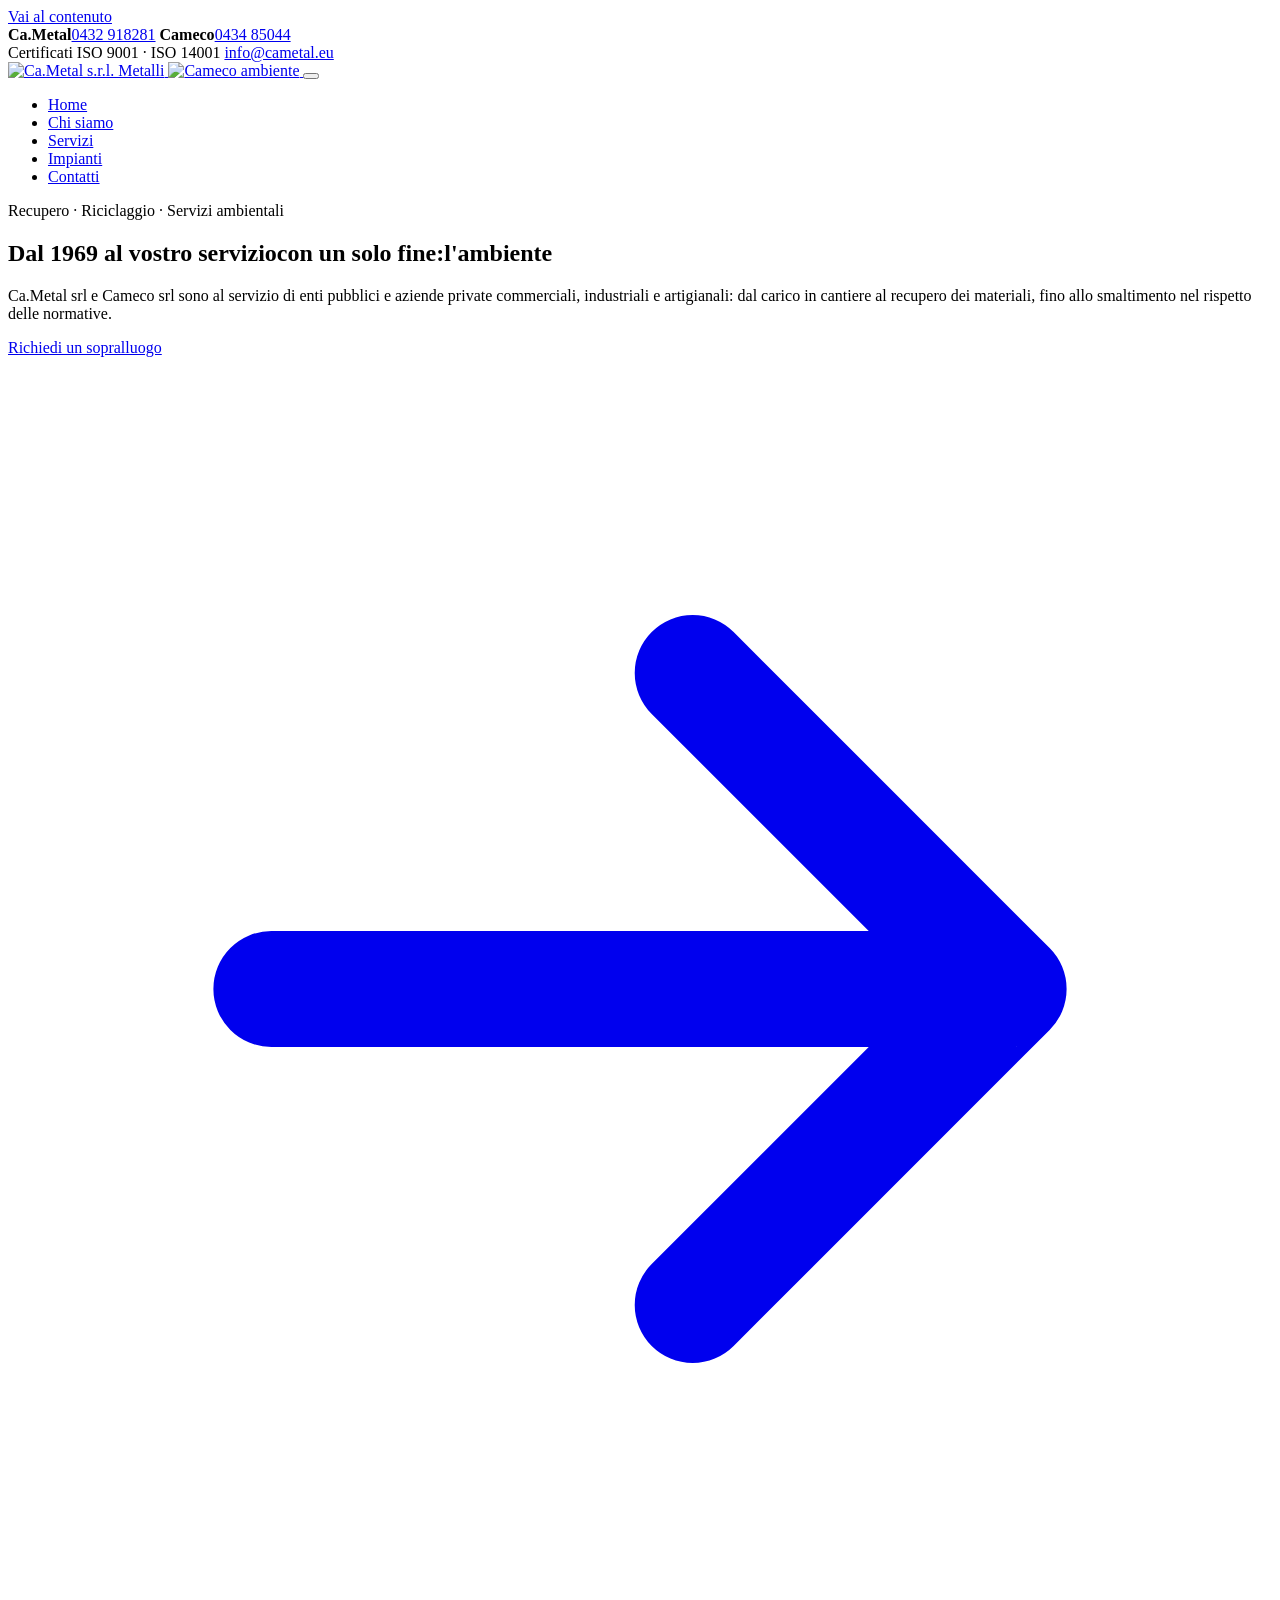
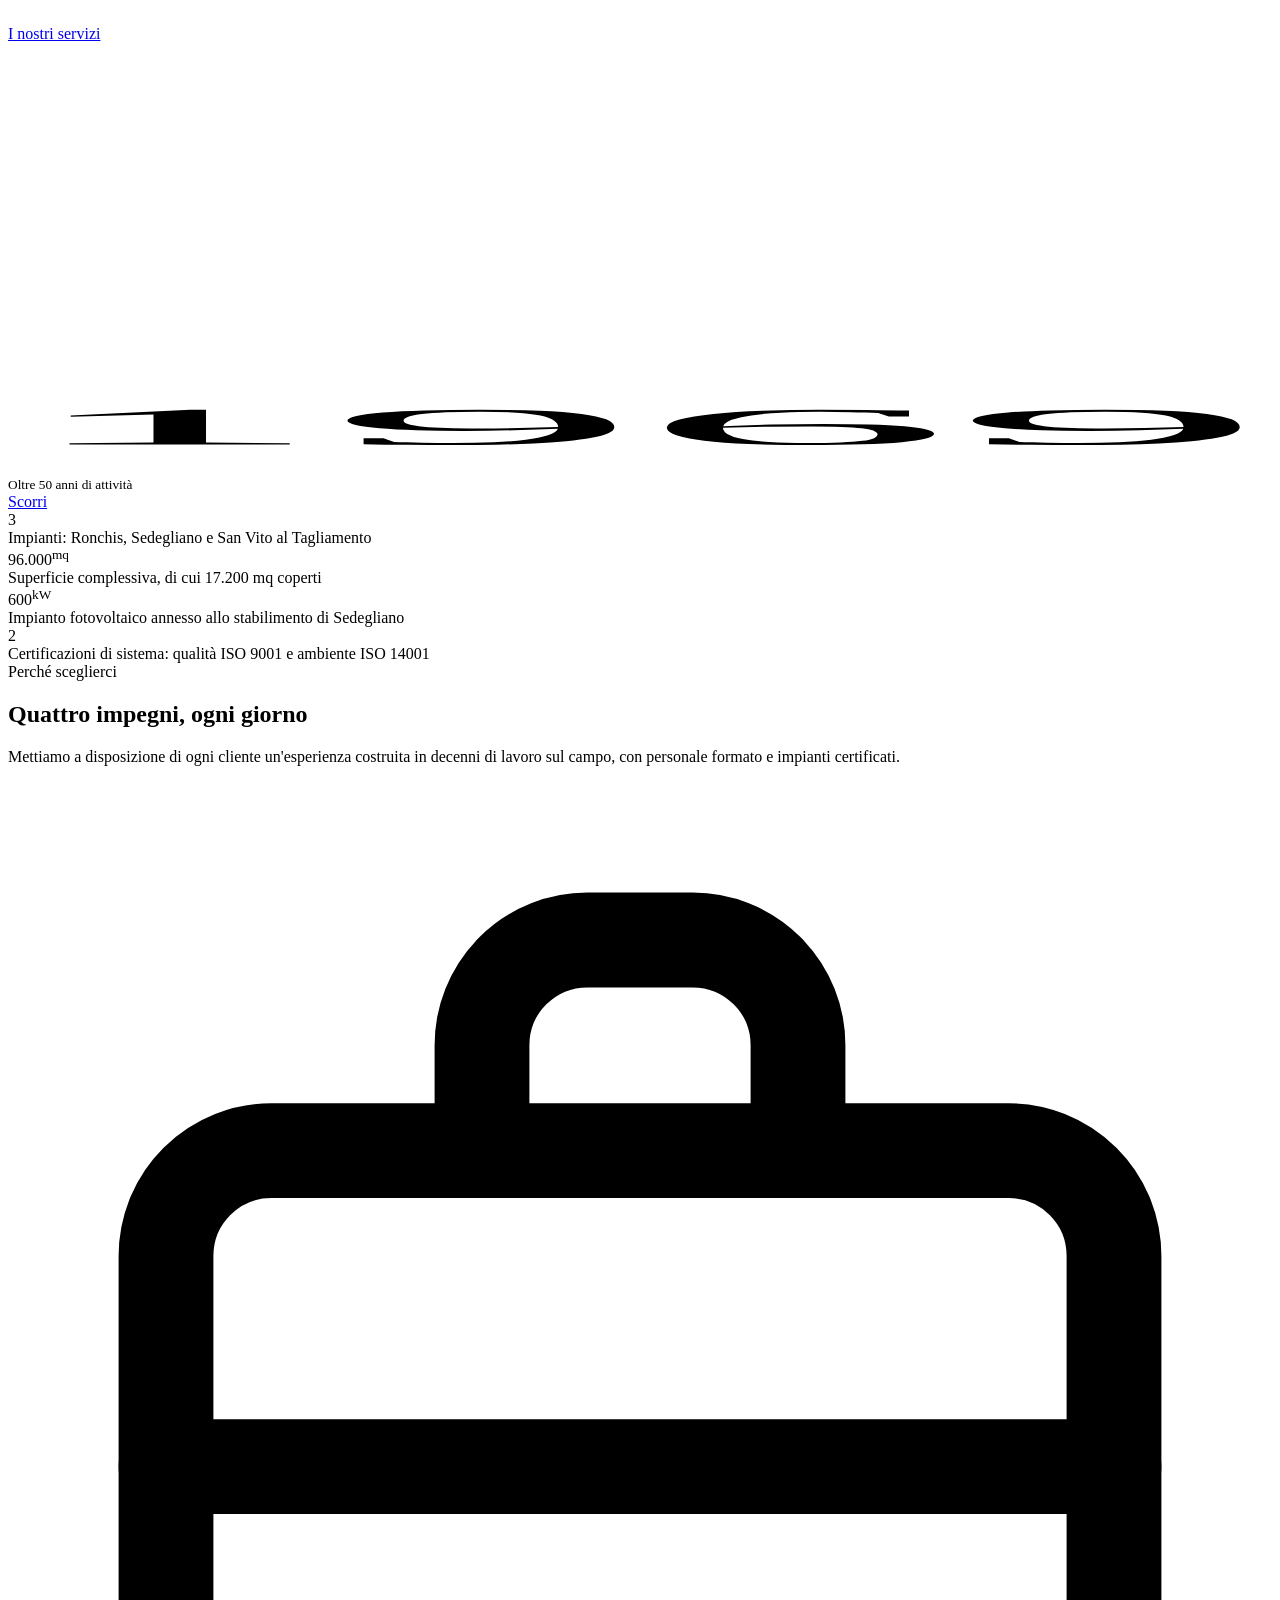
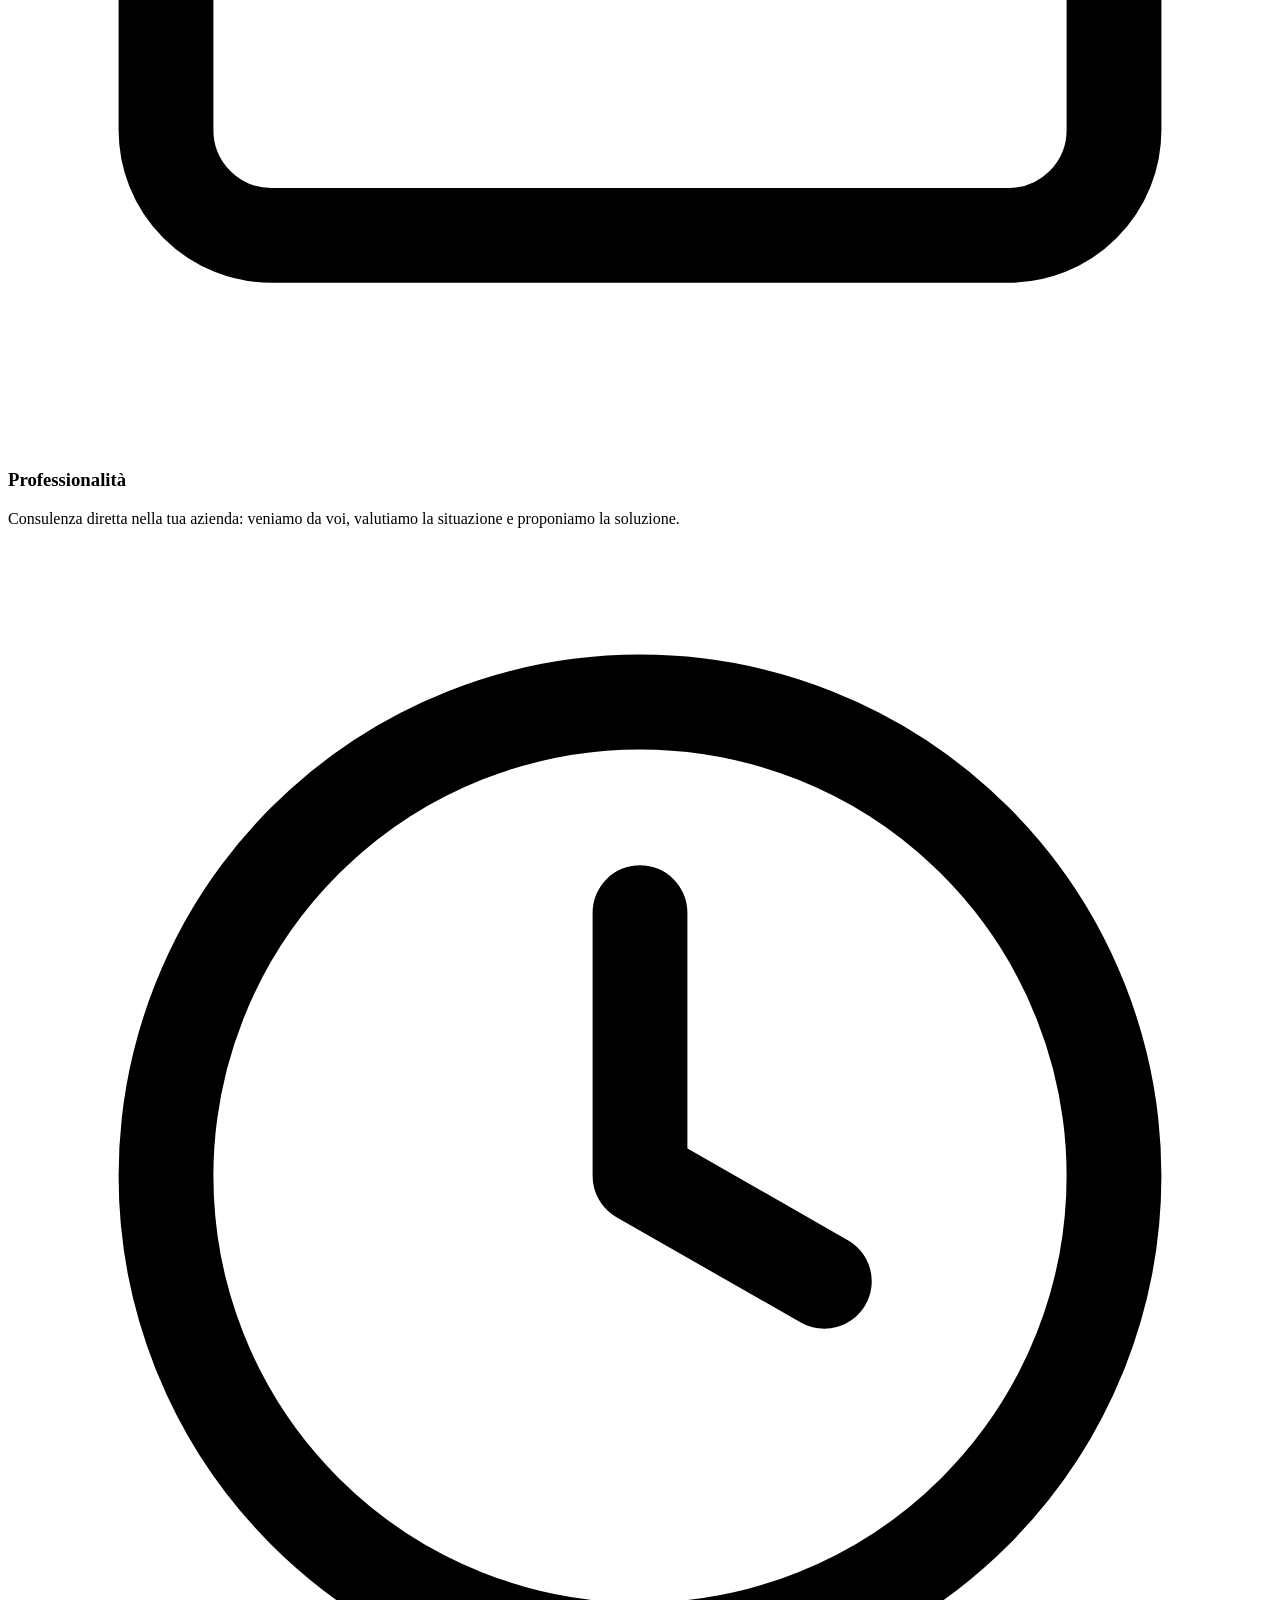
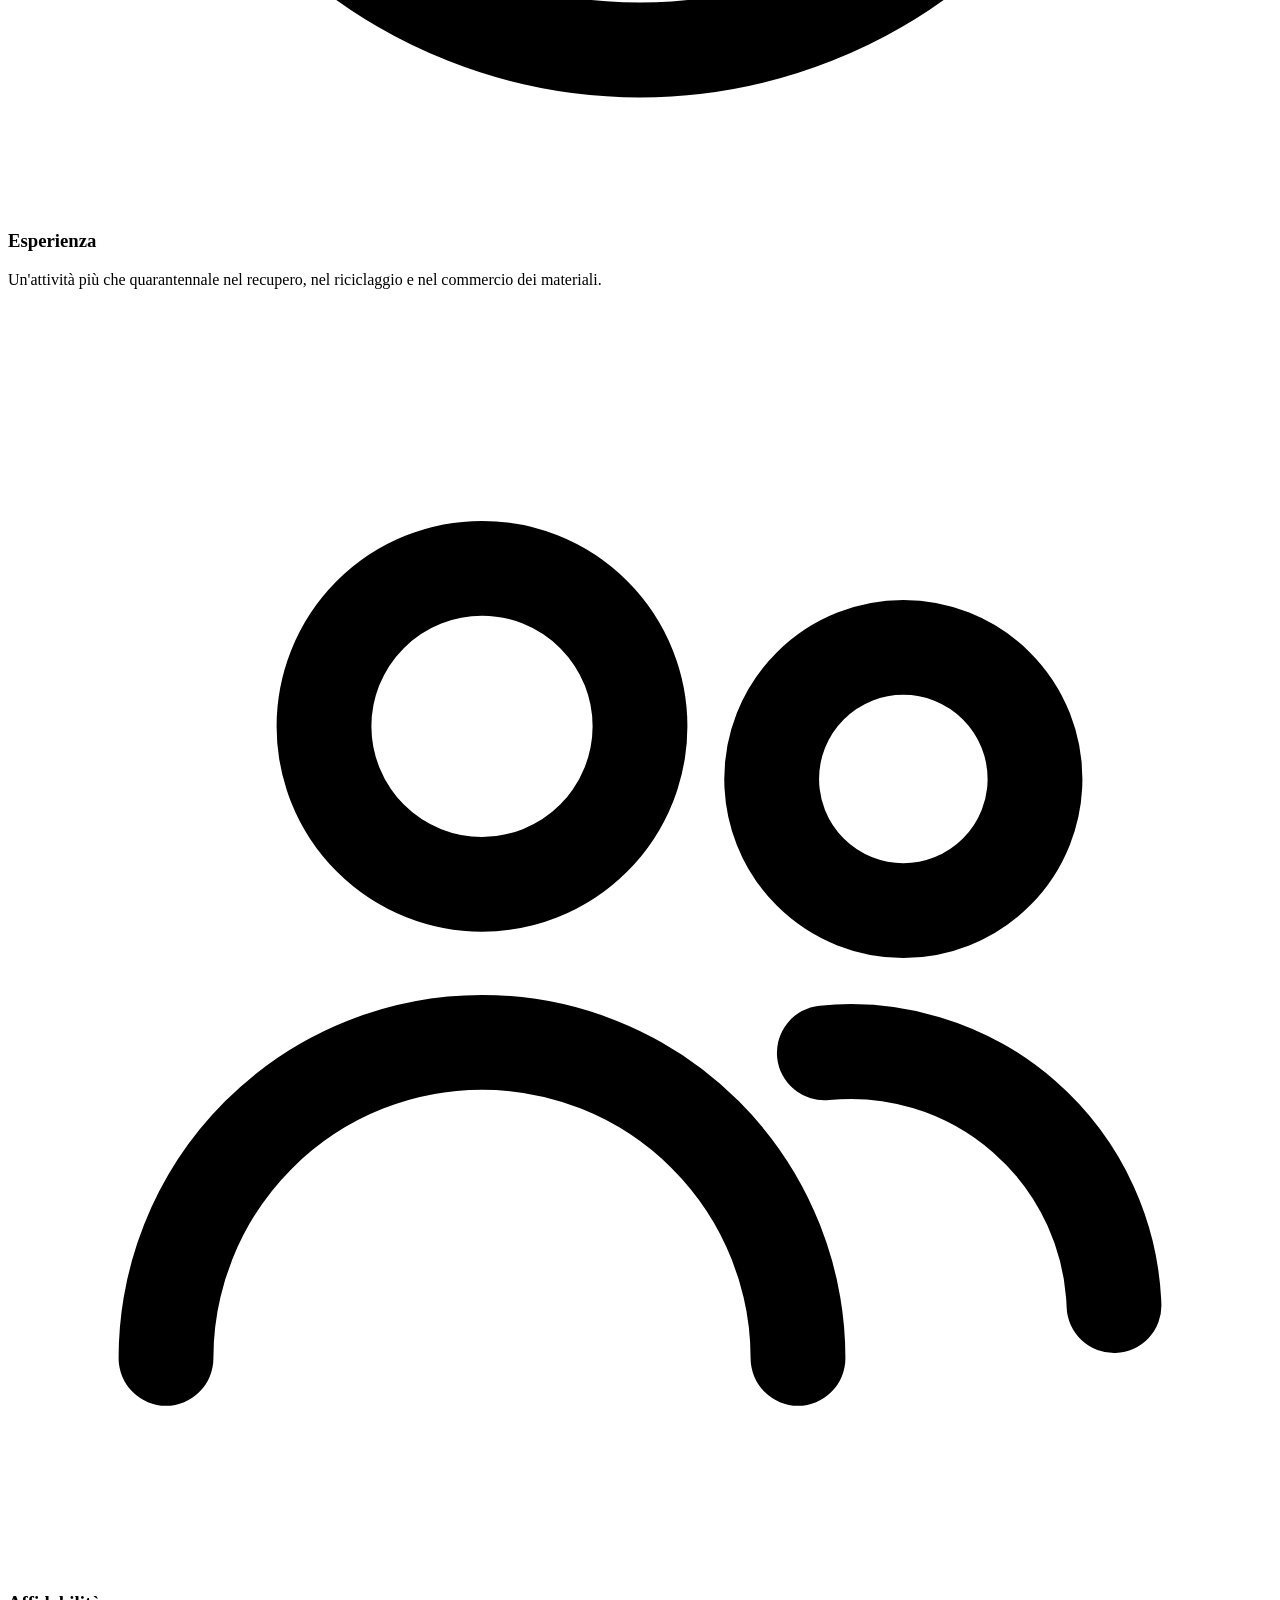
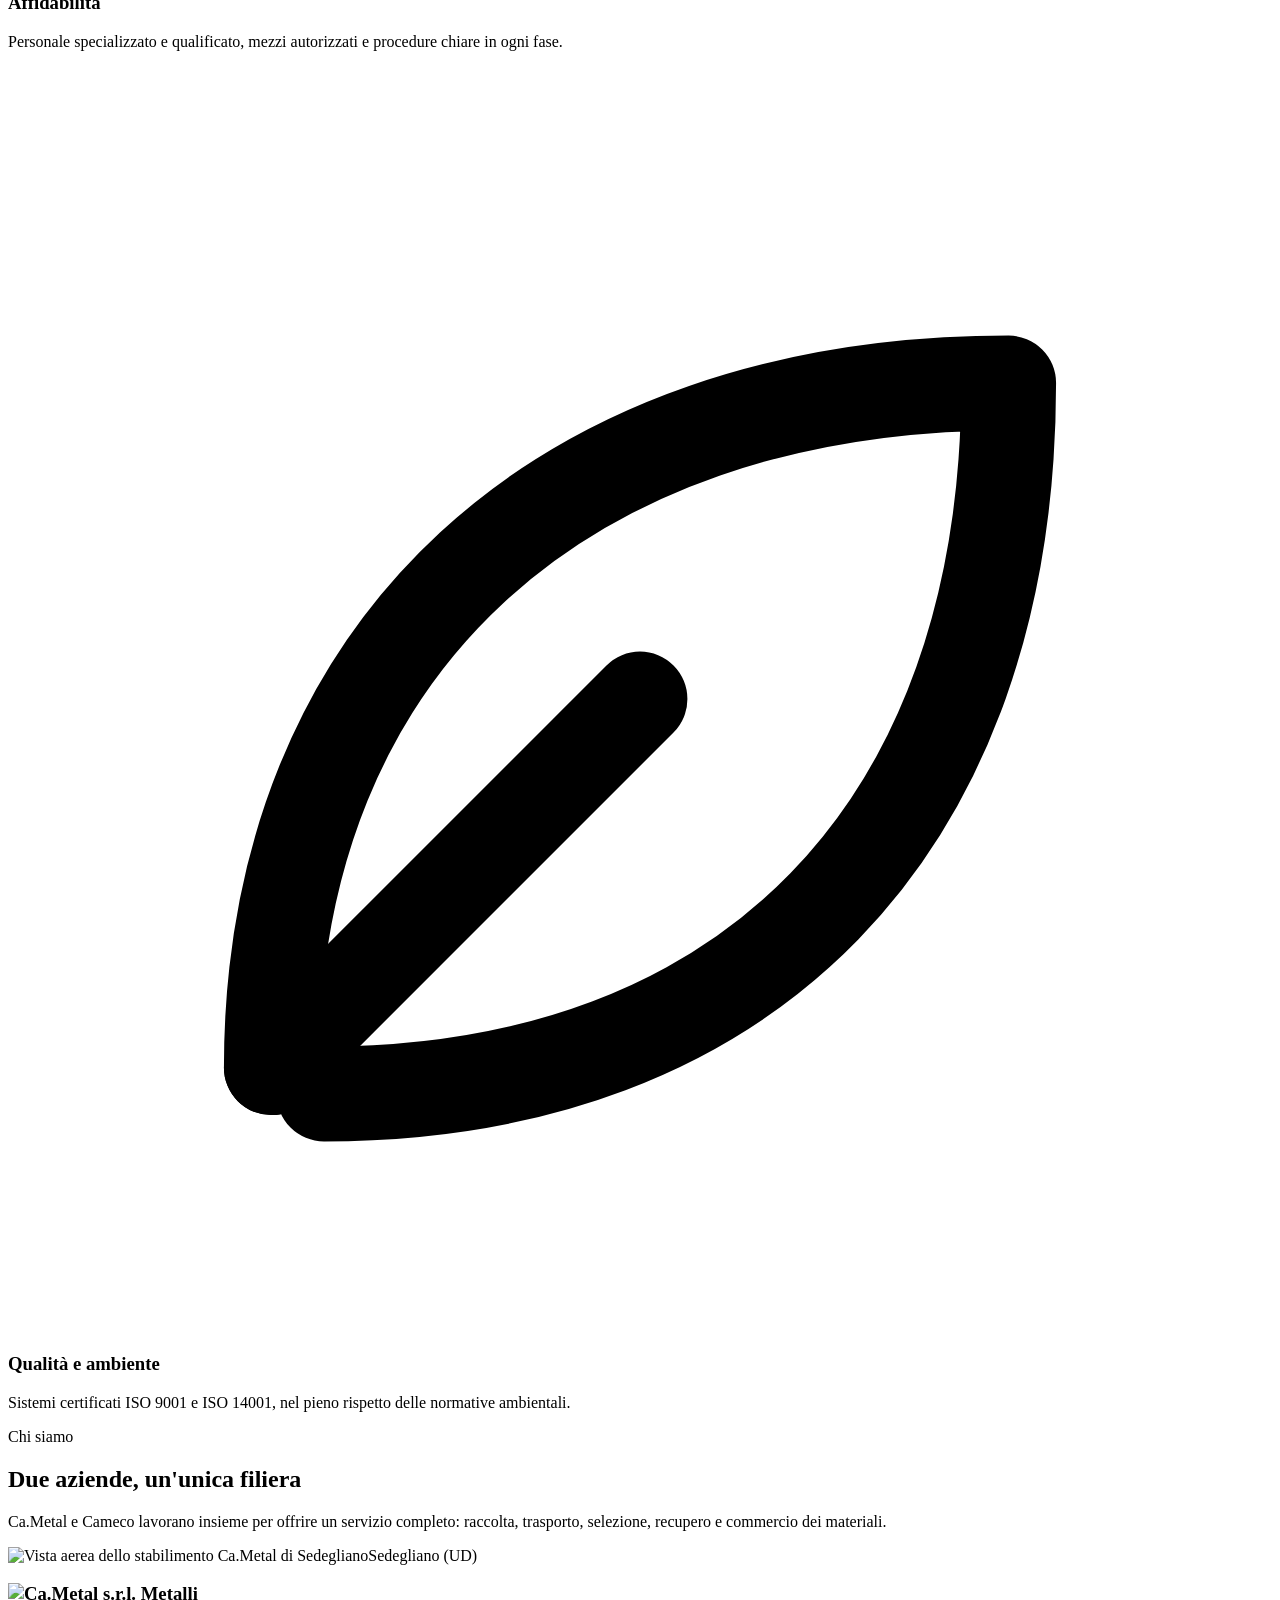
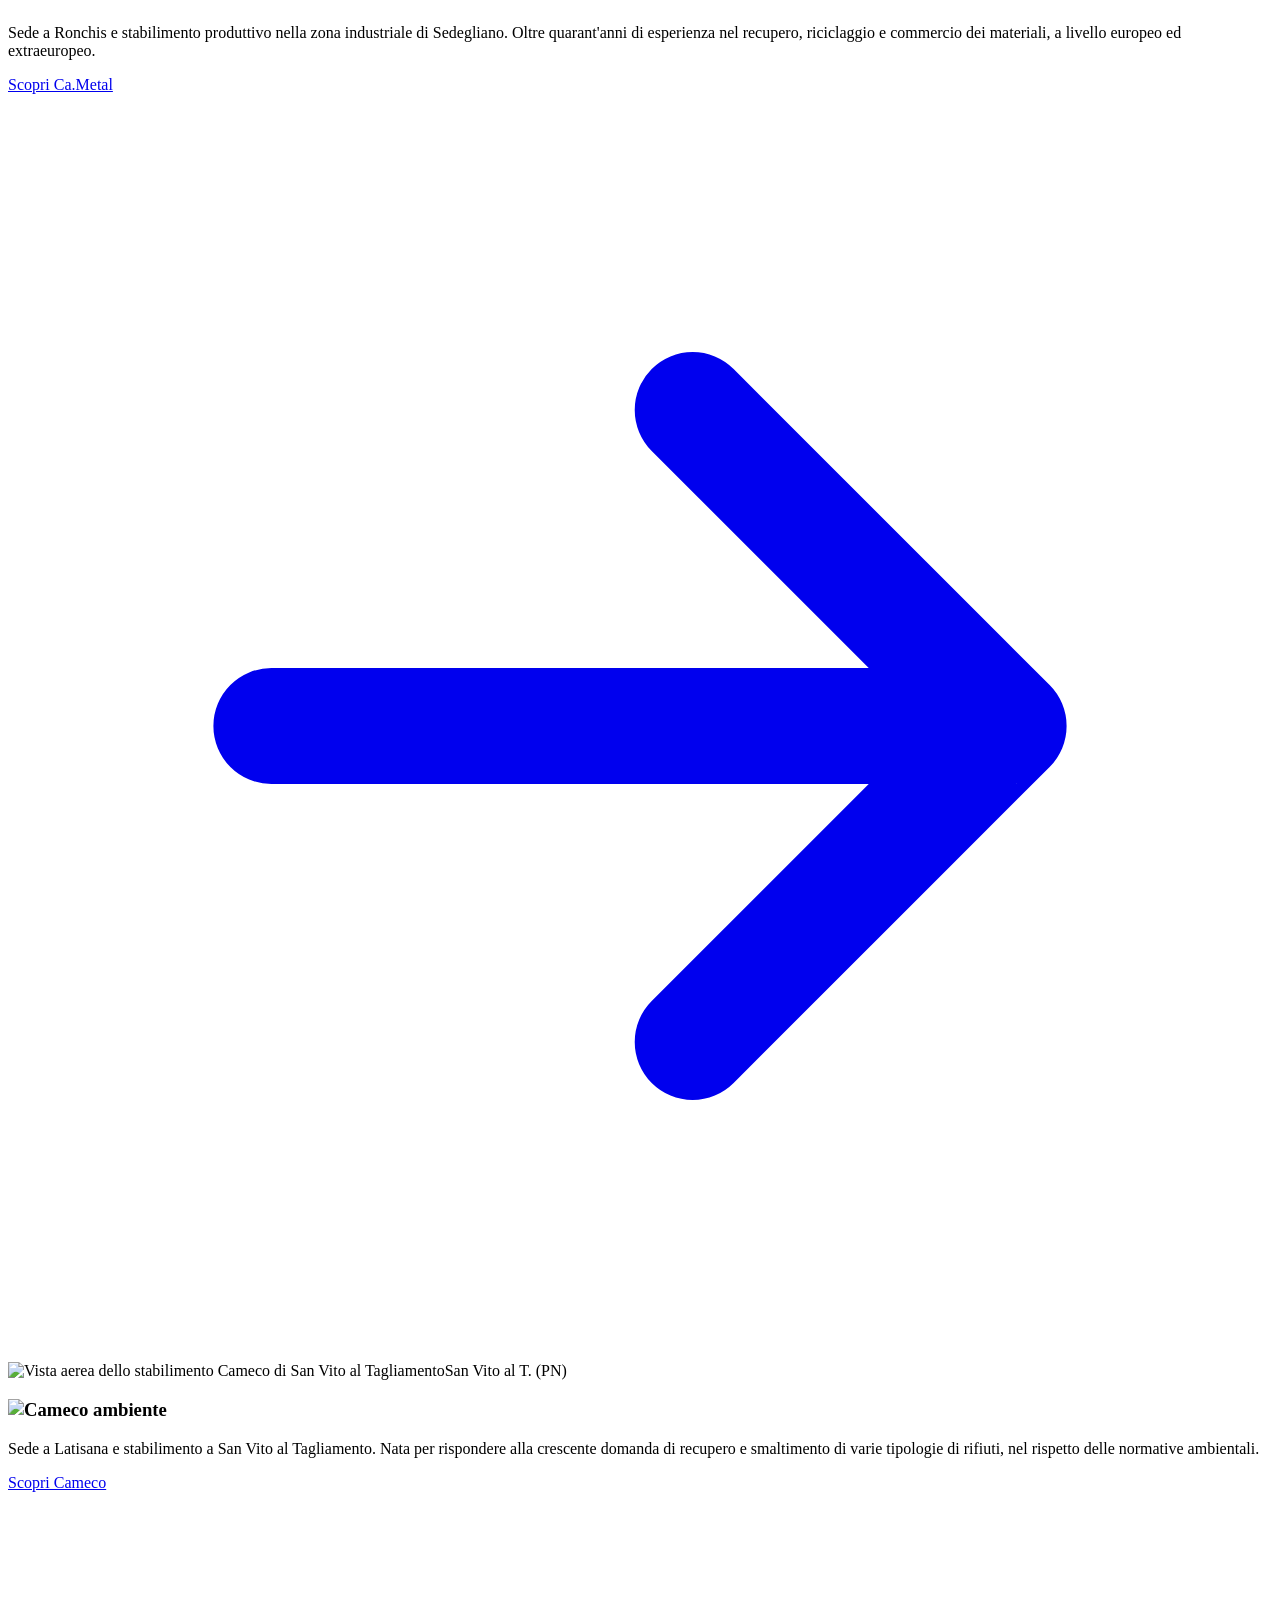
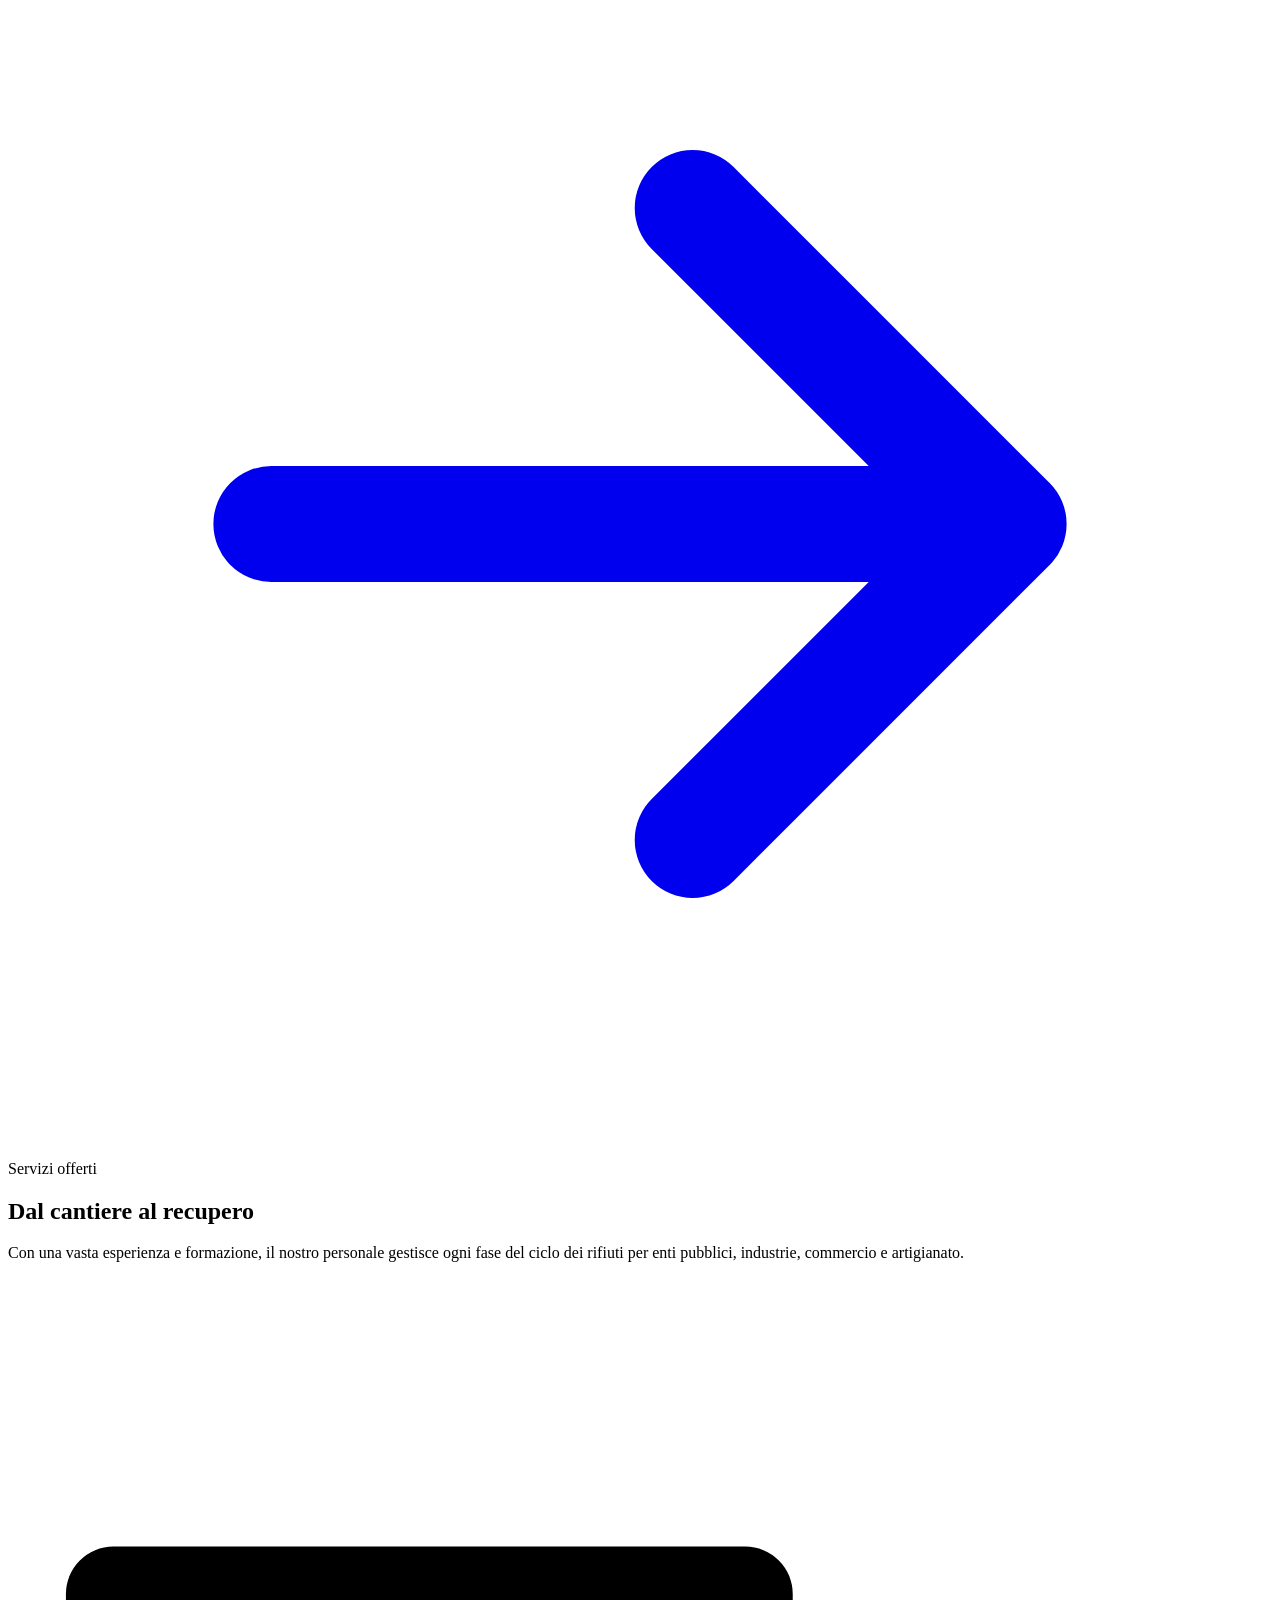
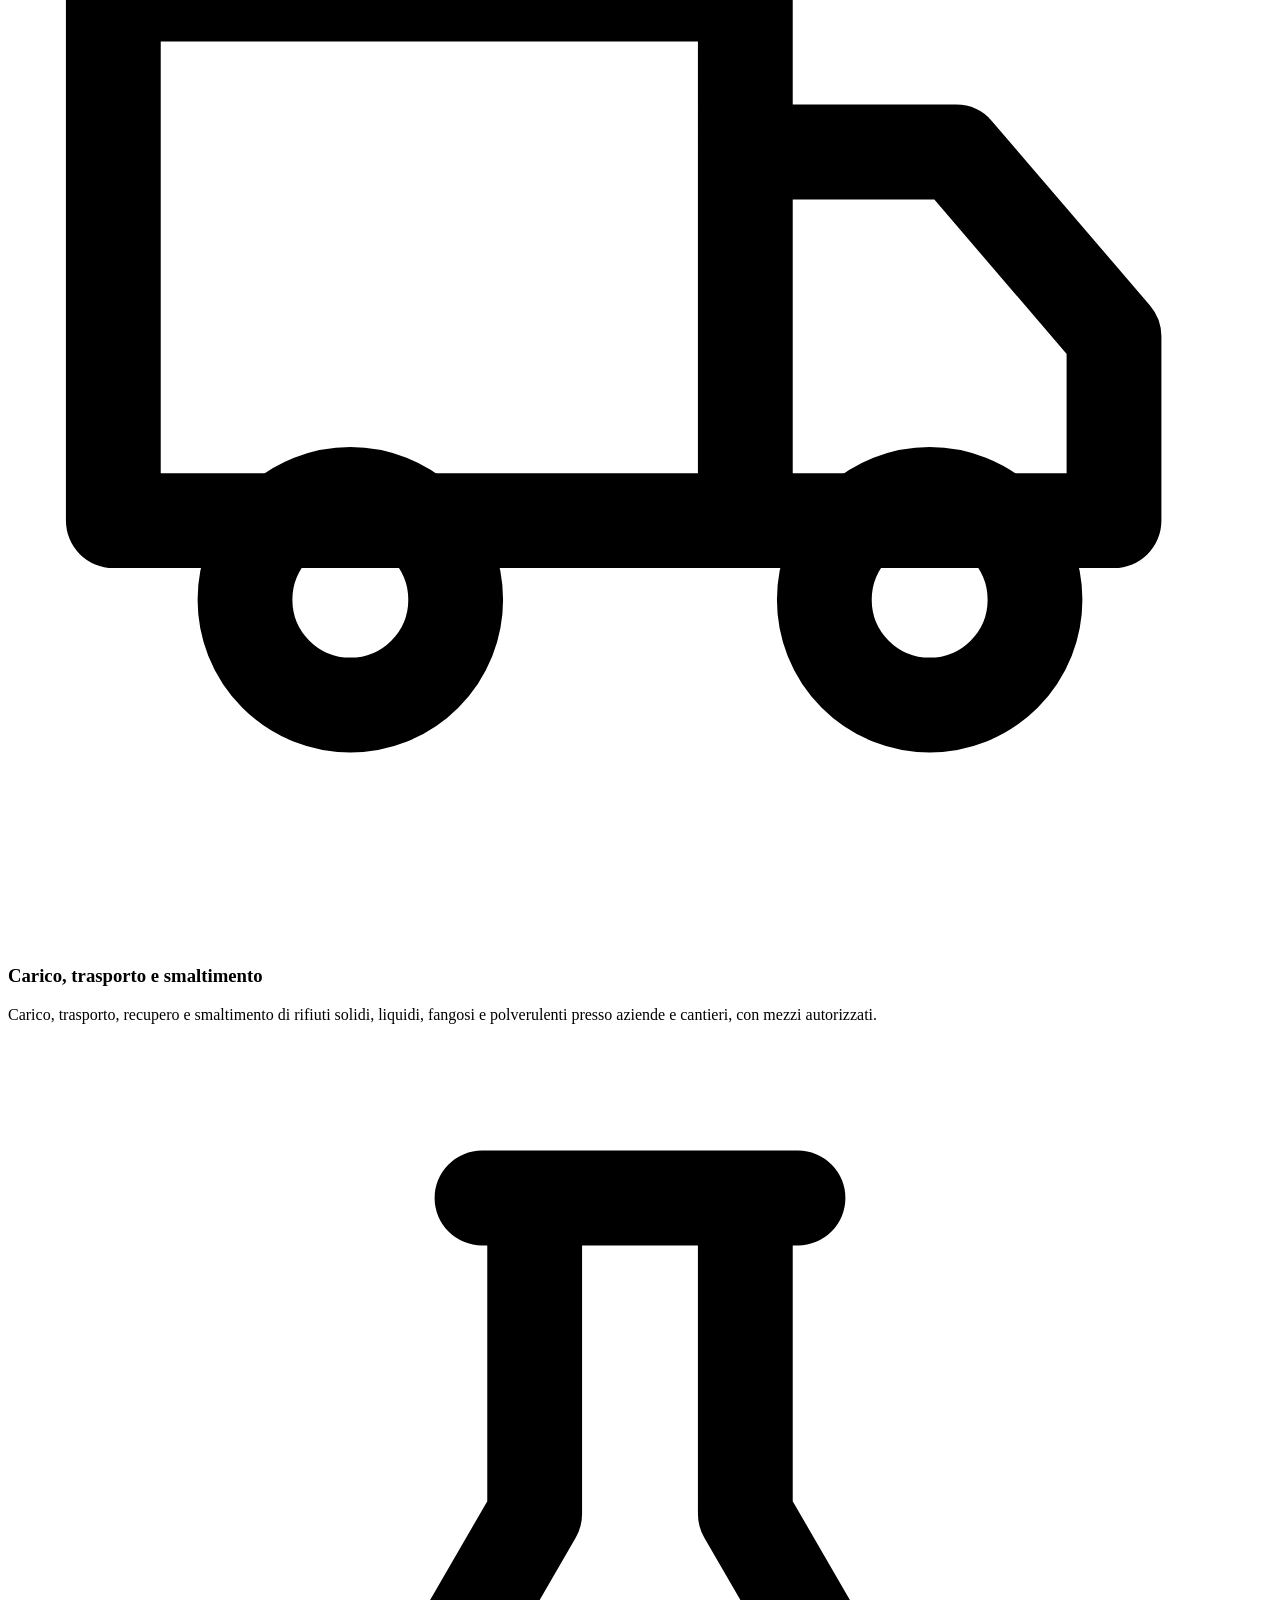
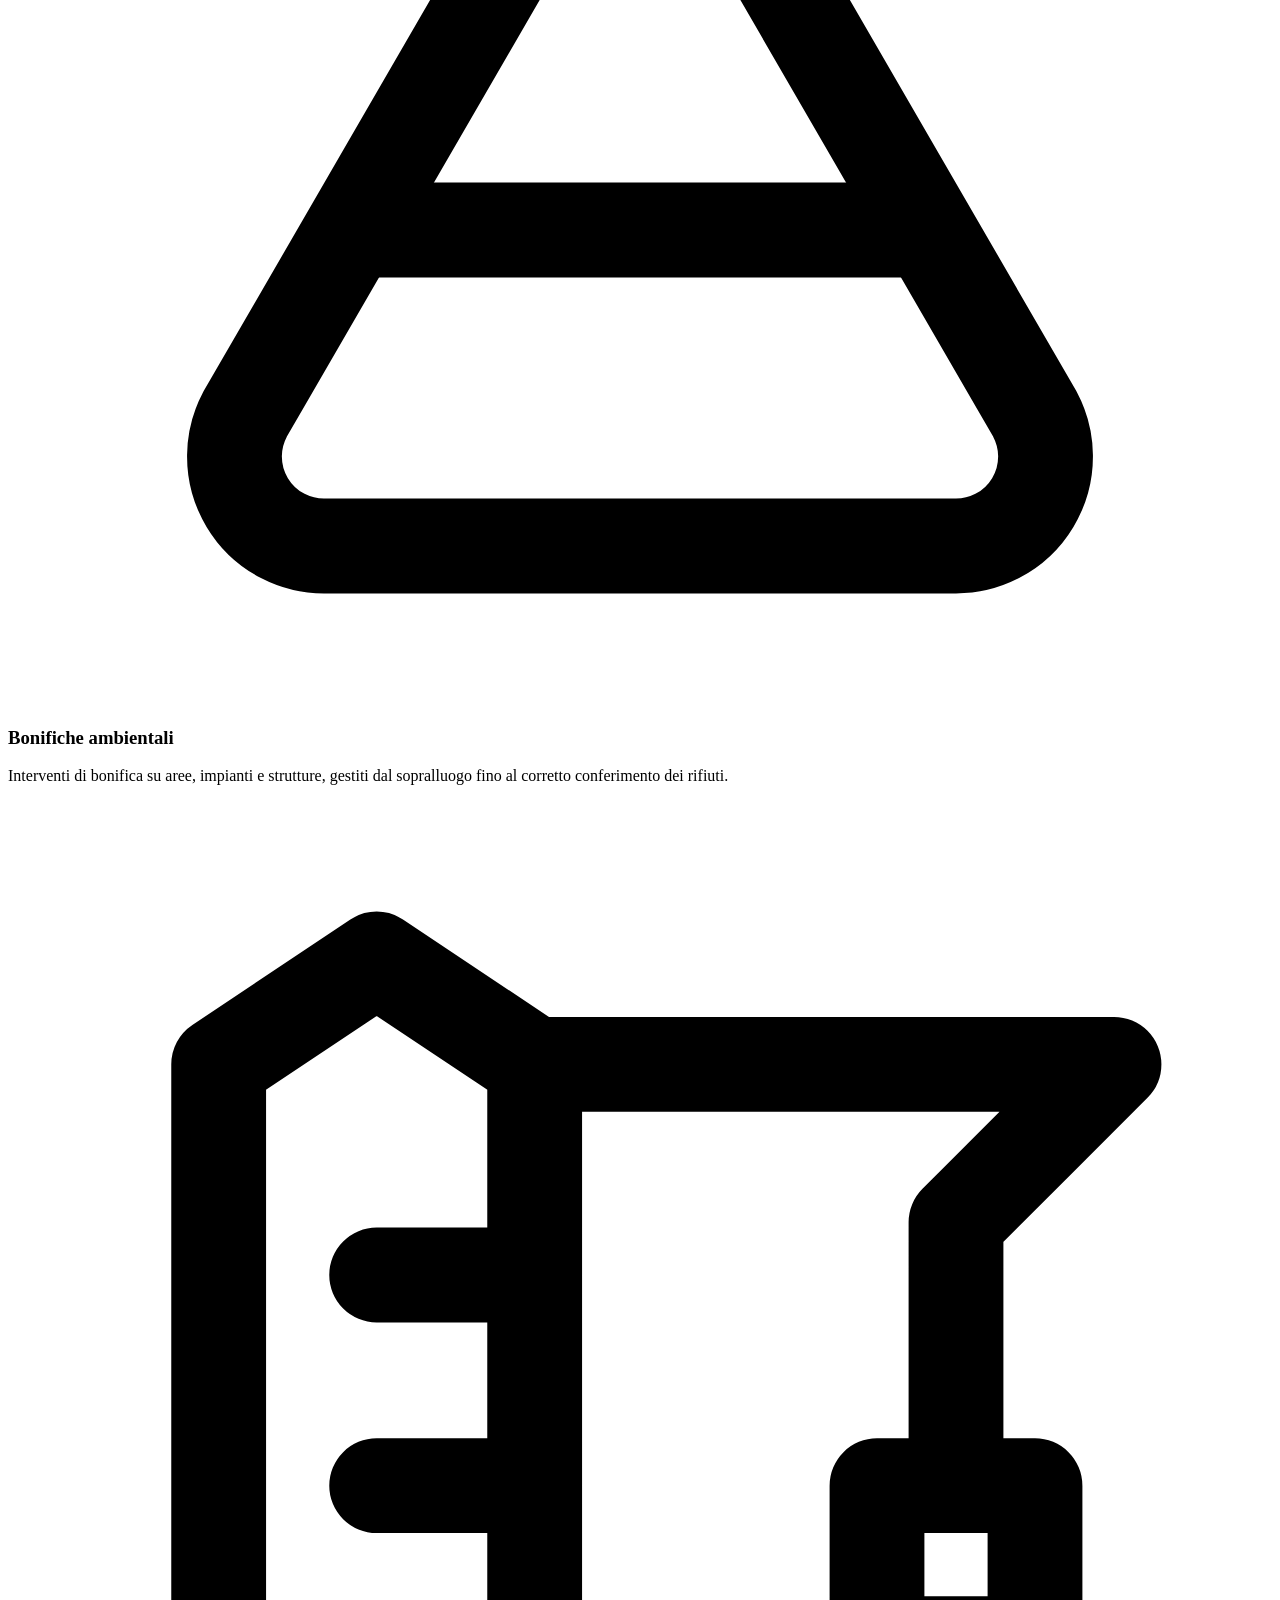
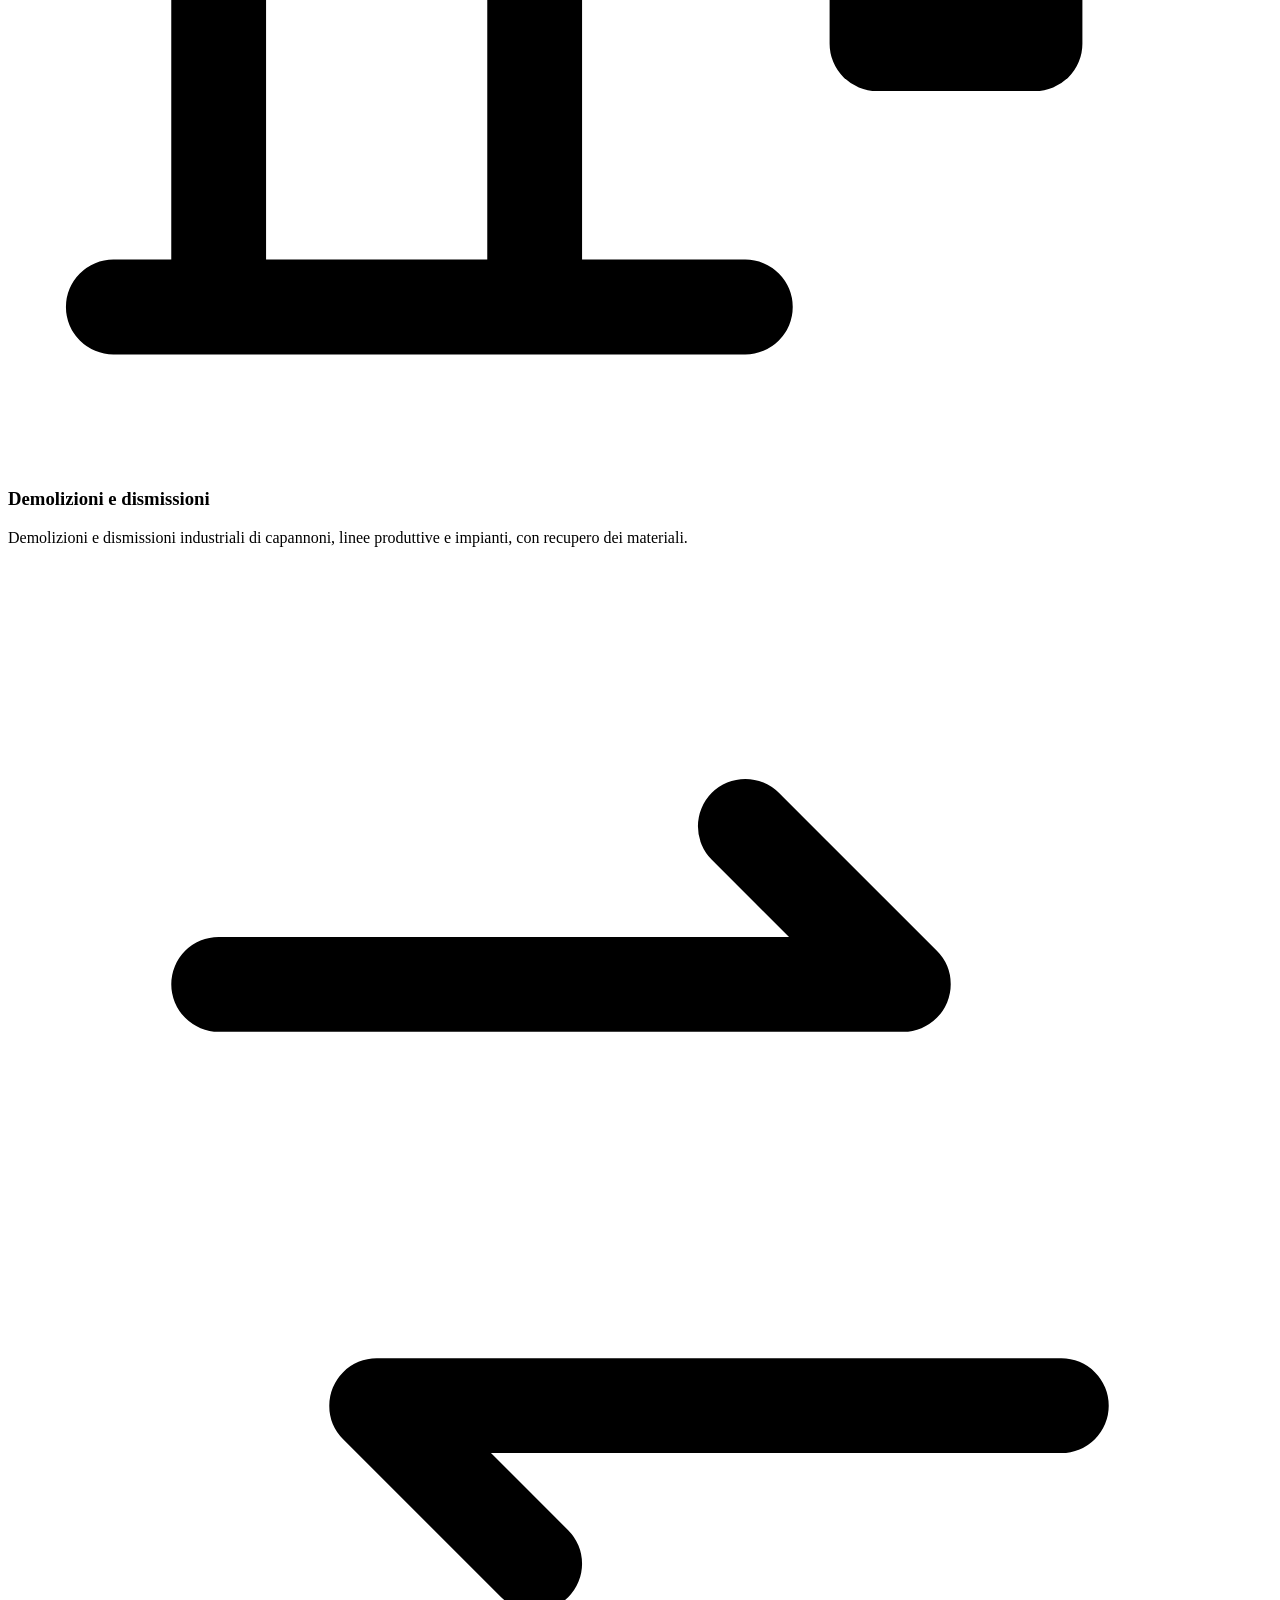
==== index.html @ d134314a "Add files via upload" ====
<!doctype html>
<html lang="it">
<head>
<meta charset="utf-8">
<meta name="viewport" content="width=device-width, initial-scale=1, viewport-fit=cover">
<title>Ca.Metal & Cameco | Recupero metalli e servizi ambientali in Friuli</title>
<meta name="description" content="Ca.Metal srl e Cameco srl: dal 1969 recupero, riciclaggio e commercio di metalli, raccolta e smaltimento rifiuti, bonifiche e demolizioni industriali. Impianti a Sedegliano (UD) e San Vito al Tagliamento (PN).">
<meta property="og:title" content="Ca.Metal & Cameco | Recupero metalli e servizi ambientali in Friuli">
<meta property="og:description" content="Ca.Metal srl e Cameco srl: dal 1969 recupero, riciclaggio e commercio di metalli, raccolta e smaltimento rifiuti, bonifiche e demolizioni industriali. Impianti a Sedegliano (UD) e San Vito al Tagliamento (PN).">
<meta property="og:type" content="website">
<meta property="og:image" content="img/impianto-sedegliano.webp">
<meta name="theme-color" content="#0d361f">
<link rel="icon" href="assets/favicon.svg" type="image/svg+xml">
<link rel="preconnect" href="https://fonts.googleapis.com"><link rel="preconnect" href="https://fonts.gstatic.com" crossorigin><link rel="preload" as="style" href="https://fonts.googleapis.com/css2?family=Barlow+Condensed:wght@500;600;700;800&family=Barlow:wght@400;500;600&display=swap"><link rel="stylesheet" href="https://fonts.googleapis.com/css2?family=Barlow+Condensed:wght@500;600;700;800&family=Barlow:wght@400;500;600&display=swap" media="print" onload="this.media='all'"><noscript><link rel="stylesheet" href="https://fonts.googleapis.com/css2?family=Barlow+Condensed:wght@500;600;700;800&family=Barlow:wght@400;500;600&display=swap"></noscript>
<link rel="preload" as="image" href="img/impianto-sedegliano.webp" fetchpriority="high">
<link rel="stylesheet" href="assets/style.css">
<script type="application/ld+json">
{"@context":"https://schema.org","@graph":[
 {"@type":"Organization","name":"Ca.Metal srl","url":"https://www.cametal.eu","email":"info@cametal.eu","telephone":"+39 0431 567082","faxNumber":"+39 0431 56037","vatID":"IT00040190308","taxID":"00040190308",
   "address":{"@type":"PostalAddress","streetAddress":"Corso Italia, 106","postalCode":"33050","addressLocality":"Ronchis","addressRegion":"UD","addressCountry":"IT"},
   "foundingDate":"1969"},
 {"@type":"Organization","name":"Cameco srl","email":"camecosrl2008@gmail.com","telephone":"+39 0434 85044",
   "address":{"@type":"PostalAddress","streetAddress":"Piazza Indipendenza, 21","postalCode":"33053","addressLocality":"Latisana","addressRegion":"UD","addressCountry":"IT"}}
]}
</script>
</head>
<body>
<a class="skip" href="#main">Vai al contenuto</a>
<div class="topbar">
  <div class="wrap">
    <div class="tb-group">
      <span><b>Ca.Metal</b><a href="tel:+390432918281">0432 918281</a></span>
      <span><b>Cameco</b><a href="tel:+39043485044">0434 85044</a></span>
    </div>
    <div class="tb-group">
      <span class="tb-hide">Certificati ISO 9001 · ISO 14001</span>
      <a href="mailto:info@cametal.eu">info@cametal.eu</a>
    </div>
  </div>
</div>
<header class="header">
  <div class="wrap">
    <a class="brand" href="index.html" aria-label="Ca.Metal e Cameco, vai alla home">
      <img class="logo-cm" src="img/logo/cametal-h.svg" alt="Ca.Metal s.r.l. Metalli" width="685" height="162">
      <span class="brand-sep" aria-hidden="true"></span>
      <img class="logo-cc" src="img/logo/cameco-h.svg" alt="Cameco ambiente" width="500" height="120">
    </a>
    <button class="menu-toggle" aria-label="Apri il menu" aria-expanded="false" aria-controls="nav"><span></span><span></span><span></span></button>
    <nav class="nav" id="nav" aria-label="Menu principale">
      <ul>
        <li><a href="index.html" aria-current="page">Home</a></li><li><a href="chi-siamo.html">Chi siamo</a></li><li><a href="servizi.html">Servizi</a></li><li><a href="impianti.html">Impianti</a></li>
        <li class="nav-cta"><a href="contatti.html">Contatti</a></li>
      </ul>
    </nav>
  </div>
</header>
<main id="main">

<section class="hero">
  <div class="wrap">
    <div>
      <span class="eyebrow">Recupero · Riciclaggio · Servizi ambientali</span>
      <h1><span class="hero-line">Dal 1969 al vostro servizio</span><span class="hero-line">con un solo fine:</span><span class="hero-line">l'ambiente</span></h1>
      <p class="lead">Ca.Metal srl e Cameco srl sono al servizio di enti pubblici e aziende private commerciali, industriali e artigianali: dal carico in cantiere al recupero dei materiali, fino allo smaltimento nel rispetto delle normative.</p>
      <div class="actions">
        <a class="btn btn-signal" href="contatti.html">Richiedi un sopralluogo <svg viewBox="0 0 24 24" fill="none" stroke="currentColor" stroke-width="2.2" stroke-linecap="round" stroke-linejoin="round" aria-hidden="true"><path d="M5 12h14M13 6l6 6-6 6"/></svg></a>
        <a class="btn btn-ghost" href="servizi.html">I nostri servizi</a>
      </div>
    </div>
    <div class="since"><svg viewBox="0 0 384 130" aria-hidden="true"><text x="2" y="122" textLength="380" lengthAdjust="spacingAndGlyphs">1969</text></svg><small>Oltre 50 anni di attività</small></div>
  </div>
  <a class="scroll-cue" href="#numeri" aria-label="Scorri ai numeri chiave">Scorri<i></i></a>
</section>

<section class="stats" id="numeri">
  <div class="wrap">
    <div class="stats-grid">
      <div class="stat"><div class="num">3</div><div class="lbl">Impianti: Ronchis, Sedegliano e San Vito al Tagliamento</div></div>
      <div class="stat"><div class="num">96.000<sup>mq</sup></div><div class="lbl">Superficie complessiva, di cui 17.200 mq coperti</div></div>
      <div class="stat"><div class="num">600<sup>kW</sup></div><div class="lbl">Impianto fotovoltaico annesso allo stabilimento di Sedegliano</div></div>
      <div class="stat"><div class="num">2</div><div class="lbl">Certificazioni di sistema: qualità ISO 9001 e ambiente ISO 14001</div></div>
    </div>
  </div>
</section>

<section class="section">
  <div class="wrap">
    <div class="sec-head">
      <div><span class="eyebrow on-light">Perché sceglierci</span><h2>Quattro impegni, <span>ogni giorno</span></h2></div>
      <p>Mettiamo a disposizione di ogni cliente un'esperienza costruita in decenni di lavoro sul campo, con personale formato e impianti certificati.</p>
    </div>
    <div class="values"><article class="value reveal"><div class="ico"><svg viewBox="0 0 24 24" fill="none" stroke="currentColor" stroke-width="1.8" stroke-linecap="round" stroke-linejoin="round" aria-hidden="true"><rect x="3" y="7" width="18" height="13" rx="2"/><path d="M9 7V5a2 2 0 0 1 2-2h2a2 2 0 0 1 2 2v2M3 13h18"/></svg></div><h3>Professionalità</h3><p>Consulenza diretta nella tua azienda: veniamo da voi, valutiamo la situazione e proponiamo la soluzione.</p></article><article class="value reveal"><div class="ico"><svg viewBox="0 0 24 24" fill="none" stroke="currentColor" stroke-width="1.8" stroke-linecap="round" stroke-linejoin="round" aria-hidden="true"><circle cx="12" cy="12" r="9"/><path d="M12 7v5l3.5 2"/></svg></div><h3>Esperienza</h3><p>Un'attività più che quarantennale nel recupero, nel riciclaggio e nel commercio dei materiali.</p></article><article class="value reveal"><div class="ico"><svg viewBox="0 0 24 24" fill="none" stroke="currentColor" stroke-width="1.8" stroke-linecap="round" stroke-linejoin="round" aria-hidden="true"><circle cx="9" cy="8" r="3"/><path d="M3 20a6 6 0 0 1 12 0"/><circle cx="17" cy="9" r="2.5"/><path d="M15.5 14.2A5 5 0 0 1 21 19"/></svg></div><h3>Affidabilità</h3><p>Personale specializzato e qualificato, mezzi autorizzati e procedure chiare in ogni fase.</p></article><article class="value reveal"><div class="ico"><svg viewBox="0 0 24 24" fill="none" stroke="currentColor" stroke-width="1.8" stroke-linecap="round" stroke-linejoin="round" aria-hidden="true"><path d="M5 19c0-8 5.5-13 14-13 0 8.5-5 13.5-13 13.5"/><path d="M5 19l7-7"/></svg></div><h3>Qualità e ambiente</h3><p>Sistemi certificati ISO 9001 e ISO 14001, nel pieno rispetto delle normative ambientali.</p></article></div>
  </div>
</section>

<section class="section alt">
  <div class="wrap">
    <div class="sec-head">
      <div><span class="eyebrow on-light">Chi siamo</span><h2>Due aziende, <span>un'unica filiera</span></h2></div>
      <p>Ca.Metal e Cameco lavorano insieme per offrire un servizio completo: raccolta, trasporto, selezione, recupero e commercio dei materiali.</p>
    </div>
    <div class="companies">
      <article class="company reveal">
        <div class="ph"><img width="900" height="488" src="img/impianto-sedegliano.webp" alt="Vista aerea dello stabilimento Ca.Metal di Sedegliano" loading="lazy"><span class="tag">Sedegliano (UD)</span></div>
        <div class="body">
          <h3 class="logo-title"><img src="img/logo/cametal-h.svg" alt="Ca.Metal s.r.l. Metalli" width="685" height="162" loading="lazy"></h3>
          <p>Sede a Ronchis e stabilimento produttivo nella zona industriale di Sedegliano. Oltre quarant'anni di esperienza nel recupero, riciclaggio e commercio dei materiali, a livello europeo ed extraeuropeo.</p>
          <a class="more" href="chi-siamo.html#cametal">Scopri Ca.Metal <svg viewBox="0 0 24 24" fill="none" stroke="currentColor" stroke-width="2.2" stroke-linecap="round" stroke-linejoin="round" aria-hidden="true"><path d="M5 12h14M13 6l6 6-6 6"/></svg></a>
        </div>
      </article>
      <article class="company reveal">
        <div class="ph"><img width="900" height="502" src="img/impianto-san-vito.webp" alt="Vista aerea dello stabilimento Cameco di San Vito al Tagliamento" loading="lazy"><span class="tag">San Vito al T. (PN)</span></div>
        <div class="body">
          <h3 class="logo-title"><img src="img/logo/cameco-h.svg" alt="Cameco ambiente" width="500" height="120" loading="lazy"></h3>
          <p>Sede a Latisana e stabilimento a San Vito al Tagliamento. Nata per rispondere alla crescente domanda di recupero e smaltimento di varie tipologie di rifiuti, nel rispetto delle normative ambientali.</p>
          <a class="more" href="chi-siamo.html#cameco">Scopri Cameco <svg viewBox="0 0 24 24" fill="none" stroke="currentColor" stroke-width="2.2" stroke-linecap="round" stroke-linejoin="round" aria-hidden="true"><path d="M5 12h14M13 6l6 6-6 6"/></svg></a>
        </div>
      </article>
    </div>
  </div>
</section>

<section class="section dark">
  <div class="wrap">
    <div class="sec-head">
      <div><span class="eyebrow">Servizi offerti</span><h2>Dal cantiere <span>al recupero</span></h2></div>
      <p>Con una vasta esperienza e formazione, il nostro personale gestisce ogni fase del ciclo dei rifiuti per enti pubblici, industrie, commercio e artigianato.</p>
    </div>
    <div class="services"><article class="service reveal"><div class="ico"><svg viewBox="0 0 24 24" fill="none" stroke="currentColor" stroke-width="1.8" stroke-linecap="round" stroke-linejoin="round" aria-hidden="true"><path d="M2 6h12v10H2zM14 9h4l3 3.5V16h-7z"/><circle cx="6.5" cy="17.5" r="2"/><circle cx="17.5" cy="17.5" r="2"/></svg></div><h3>Carico, trasporto e smaltimento</h3><p>Carico, trasporto, recupero e smaltimento di rifiuti solidi, liquidi, fangosi e polverulenti presso aziende e cantieri, con mezzi autorizzati.</p></article><article class="service reveal"><div class="ico"><svg viewBox="0 0 24 24" fill="none" stroke="currentColor" stroke-width="1.8" stroke-linecap="round" stroke-linejoin="round" aria-hidden="true"><path d="M9 3h6M10 3v6L4.5 18.5A1.7 1.7 0 0 0 6 21h12a1.7 1.7 0 0 0 1.5-2.5L14 9V3"/><path d="M7 15h10"/></svg></div><h3>Bonifiche ambientali</h3><p>Interventi di bonifica su aree, impianti e strutture, gestiti dal sopralluogo fino al corretto conferimento dei rifiuti.</p></article><article class="service reveal"><div class="ico"><svg viewBox="0 0 24 24" fill="none" stroke="currentColor" stroke-width="1.8" stroke-linecap="round" stroke-linejoin="round" aria-hidden="true"><path d="M4 21V5l3-2 3 2v16M2 21h12M10 5h11l-3 3M7 9h3M7 13h3M18 8v5"/><path d="M16.5 13h3v3h-3z"/></svg></div><h3>Demolizioni e dismissioni</h3><p>Demolizioni e dismissioni industriali di capannoni, linee produttive e impianti, con recupero dei materiali.</p></article><article class="service reveal"><div class="ico"><svg viewBox="0 0 24 24" fill="none" stroke="currentColor" stroke-width="1.8" stroke-linecap="round" stroke-linejoin="round" aria-hidden="true"><path d="M4 8h13l-3-3M20 16H7l3 3"/></svg></div><h3>Intermediazione di rifiuti</h3><p>Organizziamo il percorso del rifiuto verso l'impianto più adatto, curando documentazione e tracciabilità.</p></article><article class="service reveal"><div class="ico"><svg viewBox="0 0 24 24" fill="none" stroke="currentColor" stroke-width="1.8" stroke-linecap="round" stroke-linejoin="round" aria-hidden="true"><path d="M4 5h16v11H9l-5 4z"/><path d="M8 9.5h8M8 12.5h5"/></svg></div><h3>Consulenze</h3><p>Consulenza diretta in azienda per classificare i rifiuti, ottimizzare la raccolta e rispettare gli obblighi di legge.</p></article><article class="service reveal"><div class="ico"><svg viewBox="0 0 24 24" fill="none" stroke="currentColor" stroke-width="1.8" stroke-linecap="round" stroke-linejoin="round" aria-hidden="true"><circle cx="12" cy="12" r="9"/><path d="M3.5 9h17M3.5 15h17M12 3c2.5 2.6 3.8 5.6 3.8 9S14.5 18.4 12 21c-2.5-2.6-3.8-5.6-3.8-9S9.5 5.6 12 3z"/></svg></div><h3>Commercio dei materiali</h3><p>Commercio dei materiali recuperati, ferrosi e non ferrosi, a livello europeo ed extraeuropeo.</p></article></div>
    <div class="after-grid"><a class="btn btn-signal" href="servizi.html">Tutti i servizi e i materiali <svg viewBox="0 0 24 24" fill="none" stroke="currentColor" stroke-width="2.2" stroke-linecap="round" stroke-linejoin="round" aria-hidden="true"><path d="M5 12h14M13 6l6 6-6 6"/></svg></a></div>
  </div>
</section>

<section class="section">
  <div class="wrap">
    <div class="sec-head">
      <div><span class="eyebrow on-light">Materiali gestiti</span><h2>Cosa <span>recuperiamo</span></h2></div>
      <p>Metalli ferrosi e non ferrosi, carta, plastica, legno, vetro, isolanti, apparecchiature elettroniche, pneumatici, inerti e verde.</p>
    </div>
    <div class="bento">
      <figure class="b-wide b-tall reveal"><img width="480" height="415" src="img/ferro.webp" alt="Rottami di ferro e acciaio" loading="lazy"><figcaption>Ferro e acciaio</figcaption></figure>
      <figure class="reveal"><img width="480" height="469" src="img/profilati.webp" alt="Profilati metallici" loading="lazy"><figcaption>Profilati metallici</figcaption></figure>
      <figure class="reveal"><img width="480" height="459" src="img/metalli-misti.webp" alt="Lastre di metalli non ferrosi" loading="lazy"><figcaption>Metalli non ferrosi</figcaption></figure>
      <div class="b-text b-wide reveal">
        <div class="row"><b>12</b><p>categorie di materiali gestite, dai metalli agli inerti, fino a liquidi, fanghi e apparecchiature elettroniche.</p></div>
        <a href="servizi.html#materiali">Elenco completo dei materiali <svg viewBox="0 0 24 24" fill="none" stroke="currentColor" stroke-width="2.2" stroke-linecap="round" stroke-linejoin="round" aria-hidden="true"><path d="M5 12h14M13 6l6 6-6 6"/></svg></a>
      </div>
      <figure class="reveal"><img width="480" height="455" src="img/legno.webp" alt="Legno da recupero" loading="lazy"><figcaption>Legno</figcaption></figure>
      <figure class="reveal"><img width="480" height="445" src="img/motori-elettrici.webp" alt="Motori elettrici dismessi" loading="lazy"><figcaption>Motori elettrici</figcaption></figure>
      <figure class="b-wide reveal"><img width="480" height="383" src="img/imballaggi.webp" alt="Plastiche pressate in balle" loading="lazy"><figcaption>Plastiche in balle</figcaption></figure>
    </div>
    <div class="after-grid"><a class="btn btn-outline" href="impianti.html#galleria">Guarda la galleria</a></div>
  </div>
</section>

<section class="cta-band">
  <div class="wrap">
    <div class="reveal">
      <h2>Visionare, valutare, <span>risolvere.</span></h2>
      <p>Il nostro personale si rende disponibile a visionare, valutare e risolvere le molteplici situazioni che interessano la vostra azienda. Chiamateci per un sopralluogo.</p>
    </div>
    <div class="cta-phones reveal">
      <a class="cta-phone" href="tel:+390432918281"><svg viewBox="0 0 24 24" fill="none" stroke="currentColor" stroke-width="1.8" stroke-linecap="round" stroke-linejoin="round" aria-hidden="true"><path d="M5 3h4l2 5-2.5 1.5a11 11 0 0 0 6 6L16 13l5 2v4a2 2 0 0 1-2 2A16 16 0 0 1 3 5a2 2 0 0 1 2-2z"/></svg><span><small>Ca.Metal · Sedegliano</small><b>0432 918281</b></span></a>
      <a class="cta-phone" href="tel:+39043485044"><svg viewBox="0 0 24 24" fill="none" stroke="currentColor" stroke-width="1.8" stroke-linecap="round" stroke-linejoin="round" aria-hidden="true"><path d="M5 3h4l2 5-2.5 1.5a11 11 0 0 0 6 6L16 13l5 2v4a2 2 0 0 1-2 2A16 16 0 0 1 3 5a2 2 0 0 1 2-2z"/></svg><span><small>Cameco · San Vito al T.</small><b>0434 85044</b></span></a>
    </div>
  </div>
</section>

</main>
<footer class="footer">
  <div class="wrap">
    <div class="foot-grid">
      <div>
        <a class="logo-plate" href="index.html" aria-label="Ca.Metal e Cameco, vai alla home">
          <img src="img/logo/cametal-h.svg" alt="Ca.Metal s.r.l. Metalli" width="685" height="162" loading="lazy">
          <img src="img/logo/cameco-h.svg" alt="Cameco ambiente" width="500" height="120" loading="lazy">
        </a>
        <p>Recupero, riciclaggio e commercio dei materiali, servizi ambientali per enti pubblici e aziende private in Friuli Venezia Giulia e oltre.</p>
        <div class="foot-badges"><span>ISO 9001</span><span>ISO 14001</span><span>Confindustria Udine</span><span>Assofermet</span><span>Conai</span><span>Ricrea</span></div>
      </div>
      <div>
        <h4>Il sito</h4>
        <ul>
          <li><a href="index.html">Home</a></li>
          <li><a href="chi-siamo.html">Chi siamo</a></li>
          <li><a href="servizi.html">Servizi</a></li>
          <li><a href="impianti.html">Impianti</a></li>
          <li><a href="contatti.html">Contatti</a></li>
        </ul>
      </div>
      <div>
        <h4>Ca.Metal srl</h4>
        <address>
          <b>Sede legale e stabilimento</b><br>Corso Italia, 106 · 33050 Ronchis (UD)<br>
          Tel. <a href="tel:+390431567082">0431 567082</a> · Fax 0431 56037<br>
          <b>Stabilimento</b><br>Z.I. Pannellia · Via A. Zappetti · 33039 Sedegliano (UD)<br>
          Tel. <a href="tel:+390432918281">0432 918281</a> · Fax 0432 918297<br>
          <a href="mailto:info@cametal.eu">info@cametal.eu</a><br>
          C.F. · P.IVA · Reg. Impr. 00040190308
        </address>
      </div>
      <div>
        <h4>Cameco srl</h4>
        <address>
          <b>Sede legale</b><br>P.zza Indipendenza, 21 · 33053 Latisana (UD)<br>
          <b>Stabilimento</b><br>Via Carnia, 13 · 33078 San Vito al Tagliamento (PN)<br>
          Tel. <a href="tel:+39043485044">0434 85044</a><br>
          <a href="mailto:camecosrl2008@gmail.com">camecosrl2008@gmail.com</a><br>
          PEC camecosrl2008@gigapec.it
        </address>
      </div>
    </div>
    <div class="foot-bottom">
      <span>© <span id="year">2026</span> Ca.Metal srl (P.IVA 00040190308) · Cameco srl. Tutti i diritti riservati.</span>
      <span><a href="contatti.html">Richiedi un sopralluogo</a></span>
    </div>
  </div>
</footer>
<script src="assets/main.js"></script>
</body>
</html>
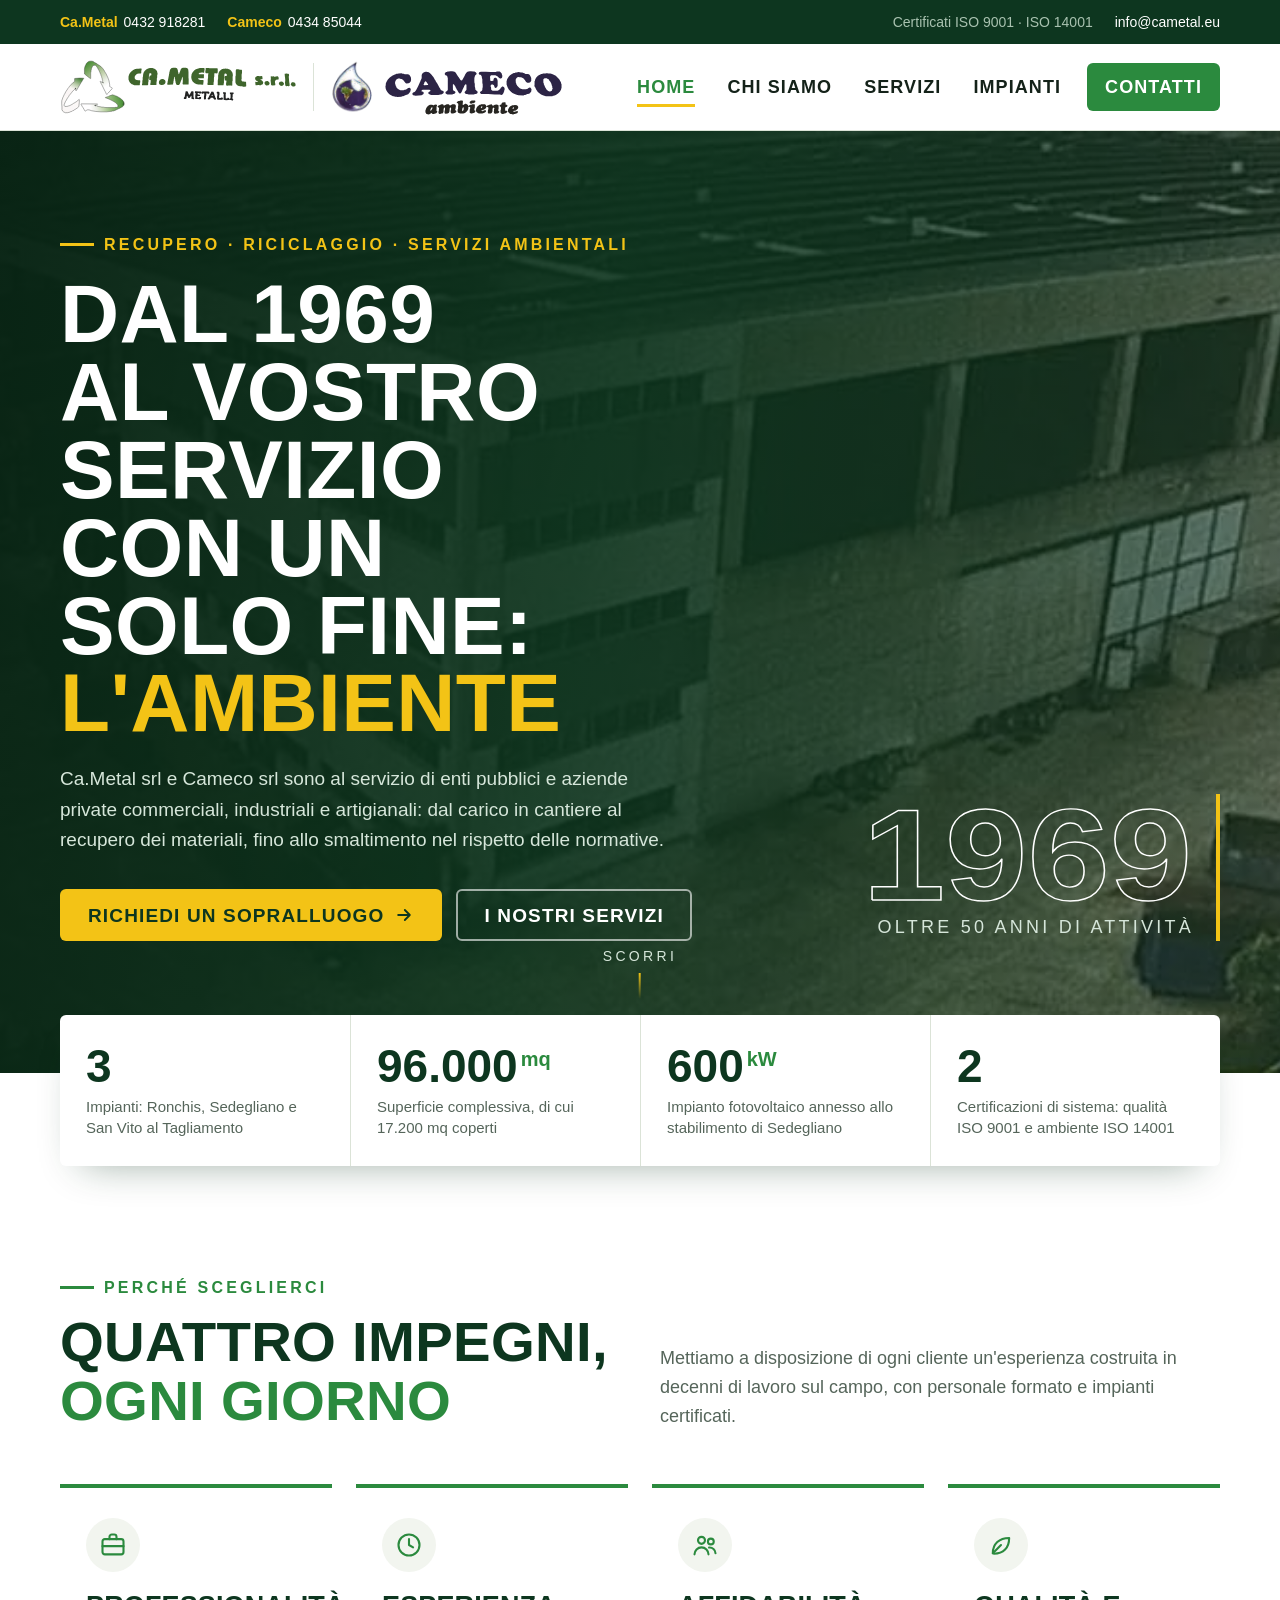
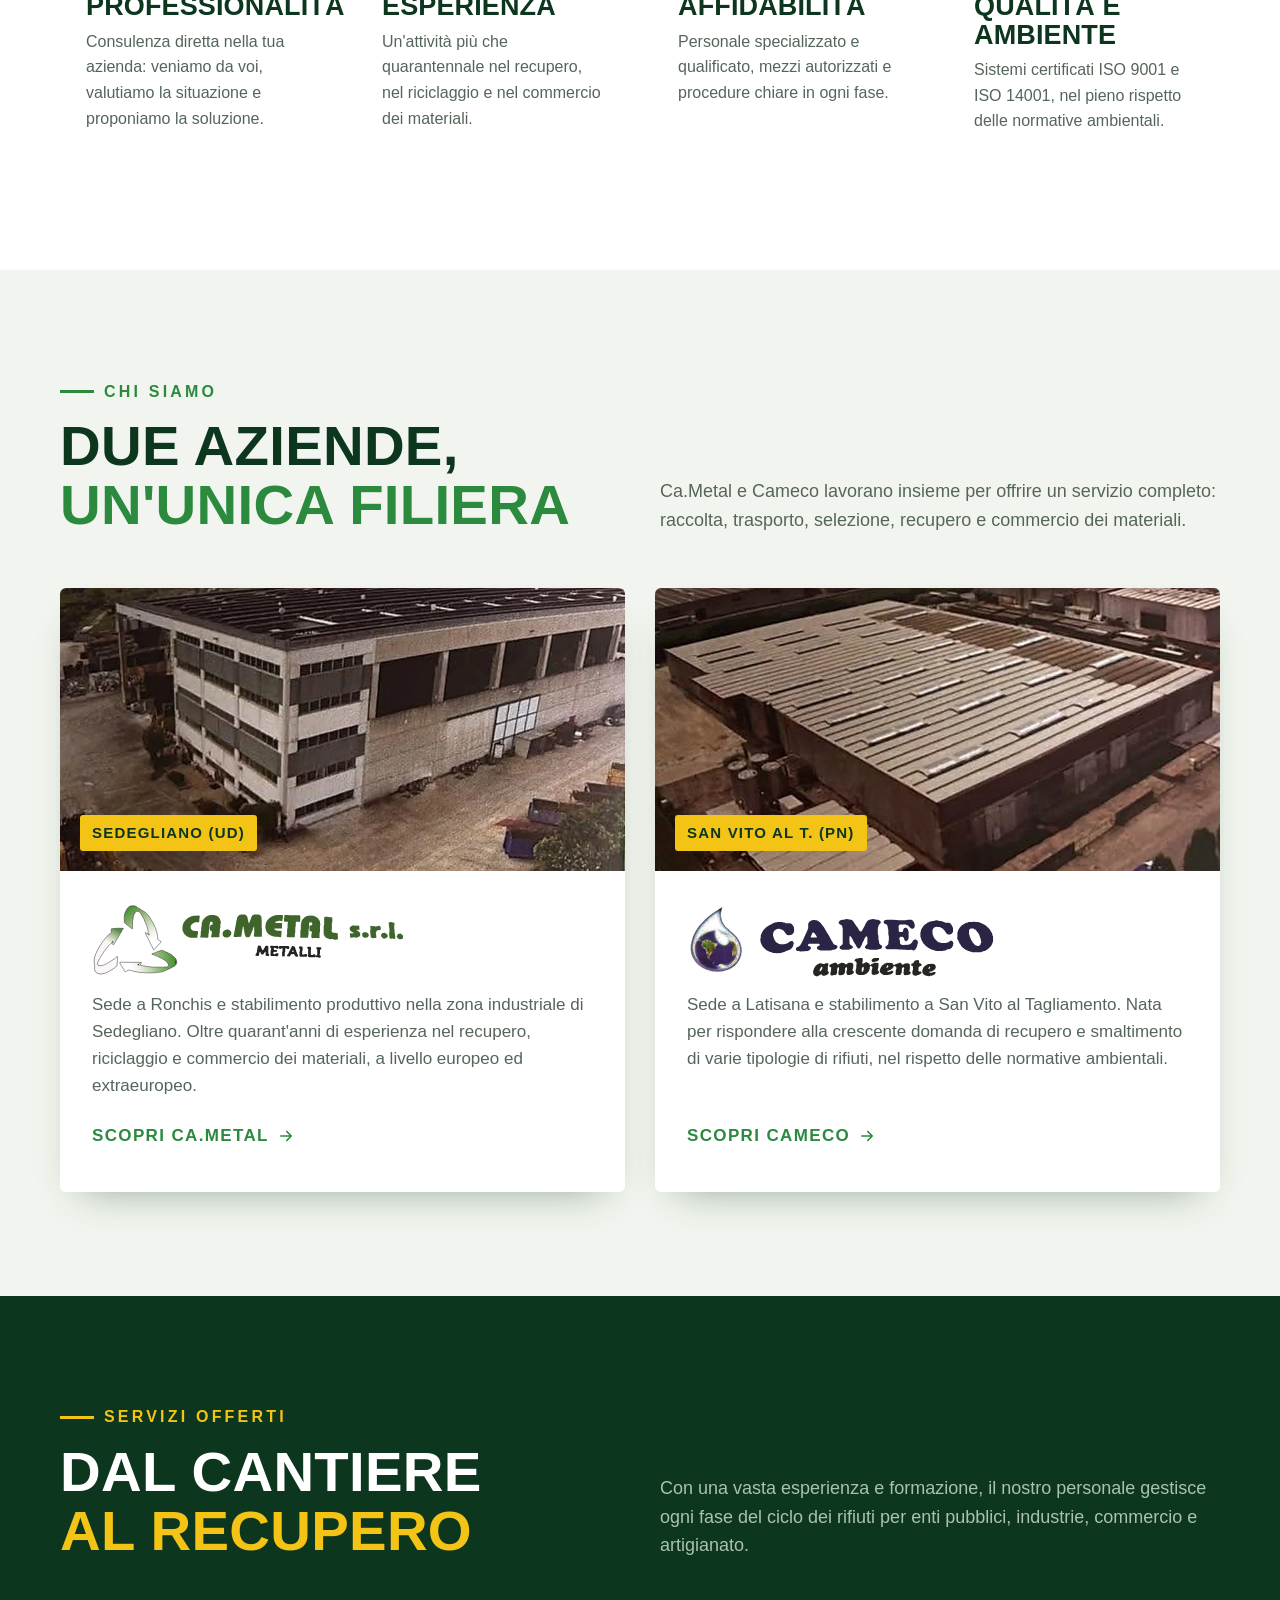
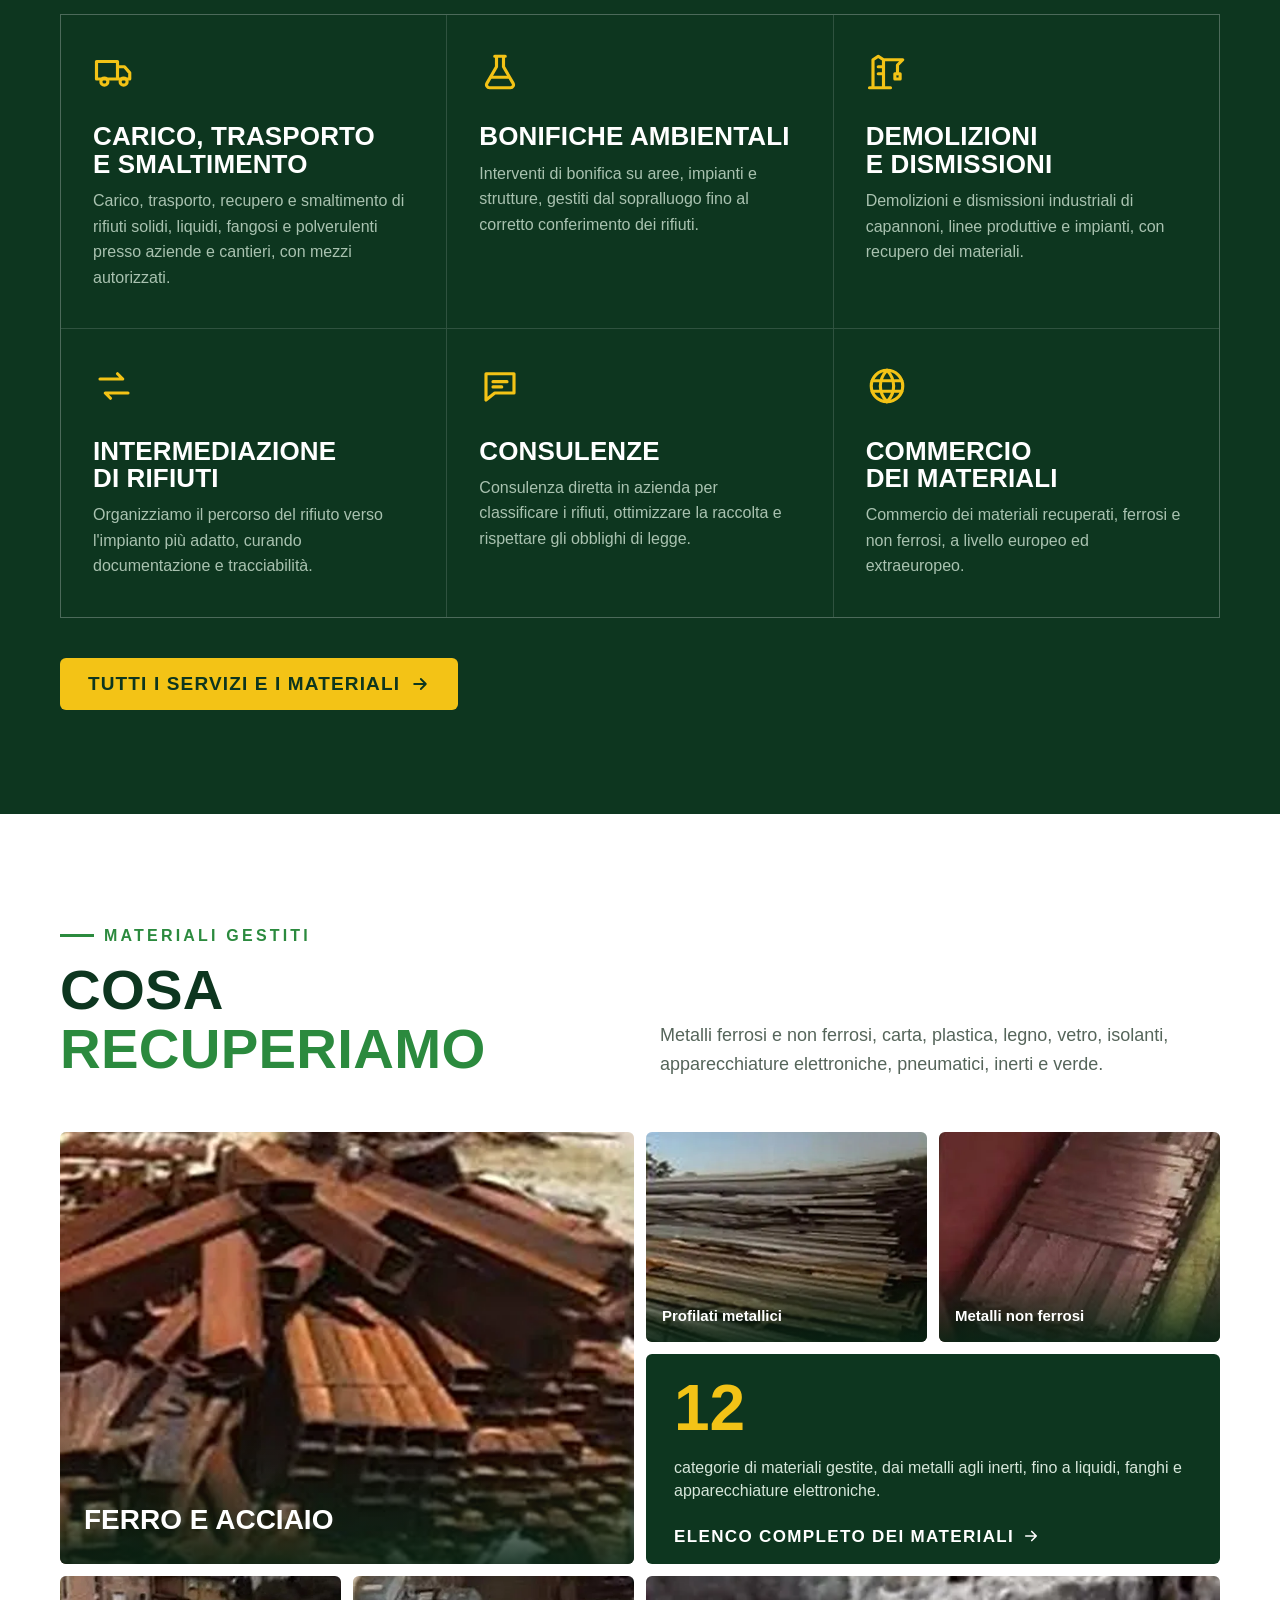
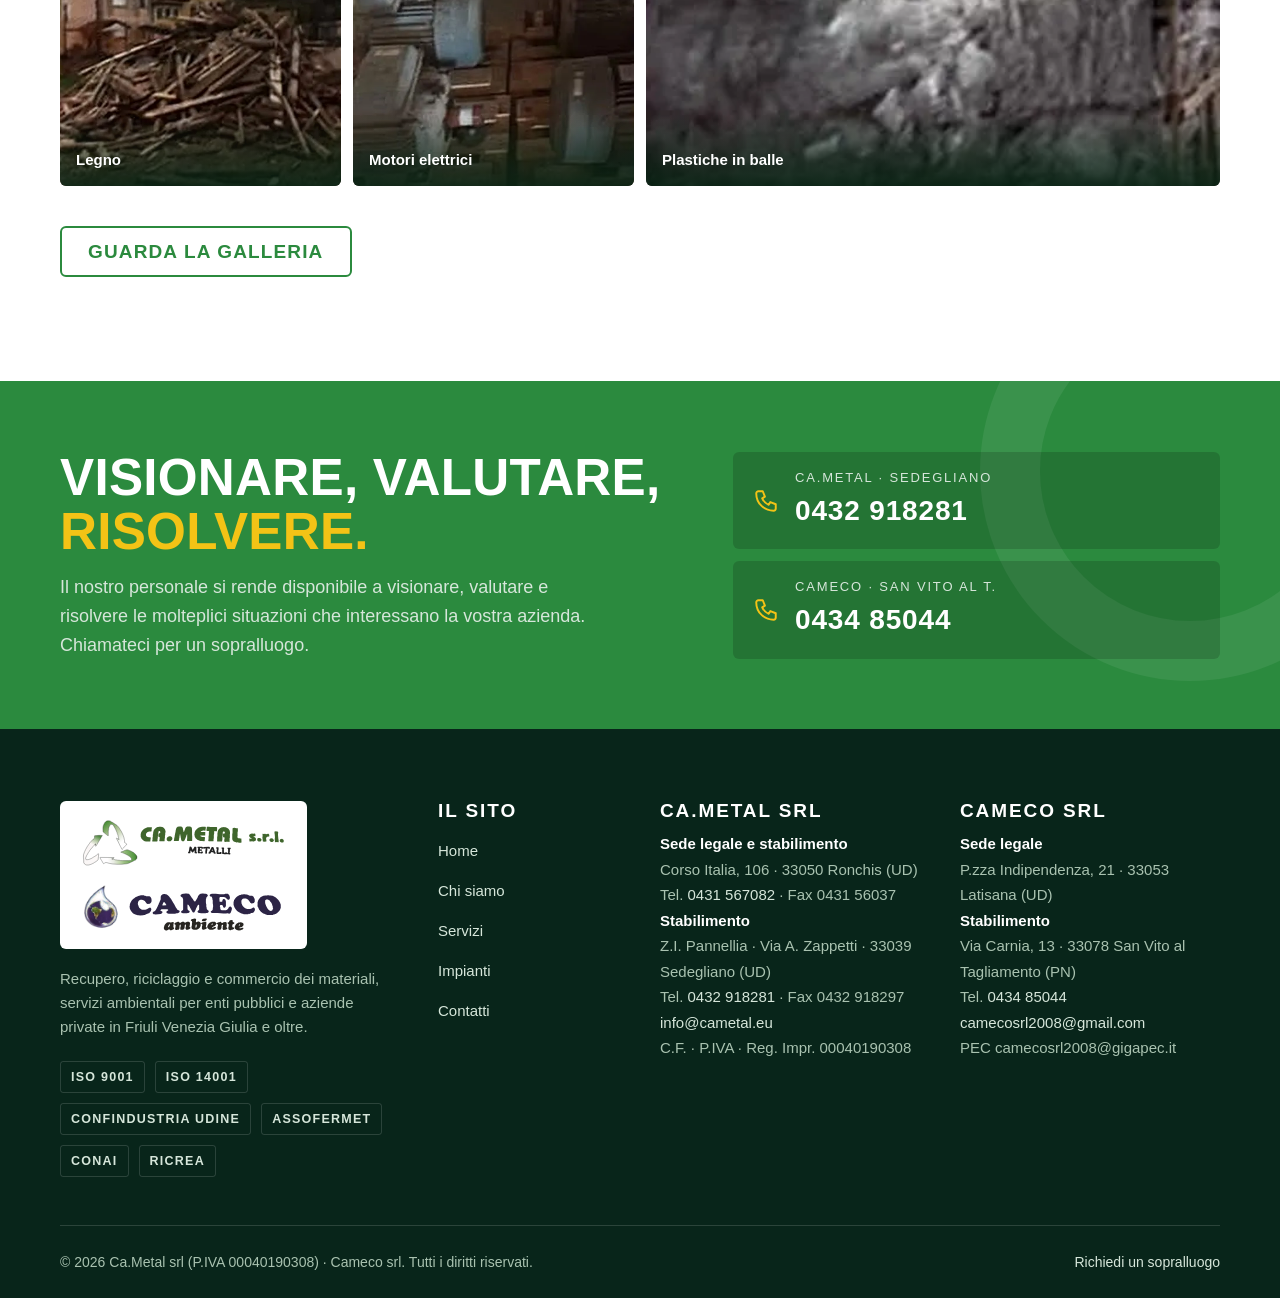
==== commit 81b82cf9: "Sito Ca.Metal & Cameco (versione piatta, 34 file)" ====
--- a/index.html
+++ b/index.html
@@ -8,12 +8,12 @@
 <meta property="og:title" content="Ca.Metal & Cameco | Recupero metalli e servizi ambientali in Friuli">
 <meta property="og:description" content="Ca.Metal srl e Cameco srl: dal 1969 recupero, riciclaggio e commercio di metalli, raccolta e smaltimento rifiuti, bonifiche e demolizioni industriali. Impianti a Sedegliano (UD) e San Vito al Tagliamento (PN).">
 <meta property="og:type" content="website">
-<meta property="og:image" content="img/impianto-sedegliano.webp">
+<meta property="og:image" content="impianto-sedegliano.webp">
 <meta name="theme-color" content="#0d361f">
-<link rel="icon" href="assets/favicon.svg" type="image/svg+xml">
+<link rel="icon" href="favicon.svg" type="image/svg+xml">
 <link rel="preconnect" href="https://fonts.googleapis.com"><link rel="preconnect" href="https://fonts.gstatic.com" crossorigin><link rel="preload" as="style" href="https://fonts.googleapis.com/css2?family=Barlow+Condensed:wght@500;600;700;800&family=Barlow:wght@400;500;600&display=swap"><link rel="stylesheet" href="https://fonts.googleapis.com/css2?family=Barlow+Condensed:wght@500;600;700;800&family=Barlow:wght@400;500;600&display=swap" media="print" onload="this.media='all'"><noscript><link rel="stylesheet" href="https://fonts.googleapis.com/css2?family=Barlow+Condensed:wght@500;600;700;800&family=Barlow:wght@400;500;600&display=swap"></noscript>
-<link rel="preload" as="image" href="img/impianto-sedegliano.webp" fetchpriority="high">
-<link rel="stylesheet" href="assets/style.css">
+<link rel="preload" as="image" href="impianto-sedegliano.webp" fetchpriority="high">
+<link rel="stylesheet" href="style.css">
 <script type="application/ld+json">
 {"@context":"https://schema.org","@graph":[
  {"@type":"Organization","name":"Ca.Metal srl","url":"https://www.cametal.eu","email":"info@cametal.eu","telephone":"+39 0431 567082","faxNumber":"+39 0431 56037","vatID":"IT00040190308","taxID":"00040190308",
@@ -41,9 +41,9 @@
 <header class="header">
   <div class="wrap">
     <a class="brand" href="index.html" aria-label="Ca.Metal e Cameco, vai alla home">
-      <img class="logo-cm" src="img/logo/cametal-h.svg" alt="Ca.Metal s.r.l. Metalli" width="685" height="162">
+      <img class="logo-cm" src="logo-cametal-h.svg" alt="Ca.Metal s.r.l. Metalli" width="685" height="162">
       <span class="brand-sep" aria-hidden="true"></span>
-      <img class="logo-cc" src="img/logo/cameco-h.svg" alt="Cameco ambiente" width="500" height="120">
+      <img class="logo-cc" src="logo-cameco-h.svg" alt="Cameco ambiente" width="500" height="120">
     </a>
     <button class="menu-toggle" aria-label="Apri il menu" aria-expanded="false" aria-controls="nav"><span></span><span></span><span></span></button>
     <nav class="nav" id="nav" aria-label="Menu principale">
@@ -101,17 +101,17 @@
     </div>
     <div class="companies">
       <article class="company reveal">
-        <div class="ph"><img width="900" height="488" src="img/impianto-sedegliano.webp" alt="Vista aerea dello stabilimento Ca.Metal di Sedegliano" loading="lazy"><span class="tag">Sedegliano (UD)</span></div>
+        <div class="ph"><img width="900" height="488" src="impianto-sedegliano.webp" alt="Vista aerea dello stabilimento Ca.Metal di Sedegliano" loading="lazy"><span class="tag">Sedegliano (UD)</span></div>
         <div class="body">
-          <h3 class="logo-title"><img src="img/logo/cametal-h.svg" alt="Ca.Metal s.r.l. Metalli" width="685" height="162" loading="lazy"></h3>
+          <h3 class="logo-title"><img src="logo-cametal-h.svg" alt="Ca.Metal s.r.l. Metalli" width="685" height="162" loading="lazy"></h3>
           <p>Sede a Ronchis e stabilimento produttivo nella zona industriale di Sedegliano. Oltre quarant'anni di esperienza nel recupero, riciclaggio e commercio dei materiali, a livello europeo ed extraeuropeo.</p>
           <a class="more" href="chi-siamo.html#cametal">Scopri Ca.Metal <svg viewBox="0 0 24 24" fill="none" stroke="currentColor" stroke-width="2.2" stroke-linecap="round" stroke-linejoin="round" aria-hidden="true"><path d="M5 12h14M13 6l6 6-6 6"/></svg></a>
         </div>
       </article>
       <article class="company reveal">
-        <div class="ph"><img width="900" height="502" src="img/impianto-san-vito.webp" alt="Vista aerea dello stabilimento Cameco di San Vito al Tagliamento" loading="lazy"><span class="tag">San Vito al T. (PN)</span></div>
+        <div class="ph"><img width="900" height="502" src="impianto-san-vito.webp" alt="Vista aerea dello stabilimento Cameco di San Vito al Tagliamento" loading="lazy"><span class="tag">San Vito al T. (PN)</span></div>
         <div class="body">
-          <h3 class="logo-title"><img src="img/logo/cameco-h.svg" alt="Cameco ambiente" width="500" height="120" loading="lazy"></h3>
+          <h3 class="logo-title"><img src="logo-cameco-h.svg" alt="Cameco ambiente" width="500" height="120" loading="lazy"></h3>
           <p>Sede a Latisana e stabilimento a San Vito al Tagliamento. Nata per rispondere alla crescente domanda di recupero e smaltimento di varie tipologie di rifiuti, nel rispetto delle normative ambientali.</p>
           <a class="more" href="chi-siamo.html#cameco">Scopri Cameco <svg viewBox="0 0 24 24" fill="none" stroke="currentColor" stroke-width="2.2" stroke-linecap="round" stroke-linejoin="round" aria-hidden="true"><path d="M5 12h14M13 6l6 6-6 6"/></svg></a>
         </div>
@@ -138,16 +138,16 @@
       <p>Metalli ferrosi e non ferrosi, carta, plastica, legno, vetro, isolanti, apparecchiature elettroniche, pneumatici, inerti e verde.</p>
     </div>
     <div class="bento">
-      <figure class="b-wide b-tall reveal"><img width="480" height="415" src="img/ferro.webp" alt="Rottami di ferro e acciaio" loading="lazy"><figcaption>Ferro e acciaio</figcaption></figure>
-      <figure class="reveal"><img width="480" height="469" src="img/profilati.webp" alt="Profilati metallici" loading="lazy"><figcaption>Profilati metallici</figcaption></figure>
-      <figure class="reveal"><img width="480" height="459" src="img/metalli-misti.webp" alt="Lastre di metalli non ferrosi" loading="lazy"><figcaption>Metalli non ferrosi</figcaption></figure>
+      <figure class="b-wide b-tall reveal"><img width="480" height="415" src="ferro.webp" alt="Rottami di ferro e acciaio" loading="lazy"><figcaption>Ferro e acciaio</figcaption></figure>
+      <figure class="reveal"><img width="480" height="469" src="profilati.webp" alt="Profilati metallici" loading="lazy"><figcaption>Profilati metallici</figcaption></figure>
+      <figure class="reveal"><img width="480" height="459" src="metalli-misti.webp" alt="Lastre di metalli non ferrosi" loading="lazy"><figcaption>Metalli non ferrosi</figcaption></figure>
       <div class="b-text b-wide reveal">
         <div class="row"><b>12</b><p>categorie di materiali gestite, dai metalli agli inerti, fino a liquidi, fanghi e apparecchiature elettroniche.</p></div>
         <a href="servizi.html#materiali">Elenco completo dei materiali <svg viewBox="0 0 24 24" fill="none" stroke="currentColor" stroke-width="2.2" stroke-linecap="round" stroke-linejoin="round" aria-hidden="true"><path d="M5 12h14M13 6l6 6-6 6"/></svg></a>
       </div>
-      <figure class="reveal"><img width="480" height="455" src="img/legno.webp" alt="Legno da recupero" loading="lazy"><figcaption>Legno</figcaption></figure>
-      <figure class="reveal"><img width="480" height="445" src="img/motori-elettrici.webp" alt="Motori elettrici dismessi" loading="lazy"><figcaption>Motori elettrici</figcaption></figure>
-      <figure class="b-wide reveal"><img width="480" height="383" src="img/imballaggi.webp" alt="Plastiche pressate in balle" loading="lazy"><figcaption>Plastiche in balle</figcaption></figure>
+      <figure class="reveal"><img width="480" height="455" src="legno.webp" alt="Legno da recupero" loading="lazy"><figcaption>Legno</figcaption></figure>
+      <figure class="reveal"><img width="480" height="445" src="motori-elettrici.webp" alt="Motori elettrici dismessi" loading="lazy"><figcaption>Motori elettrici</figcaption></figure>
+      <figure class="b-wide reveal"><img width="480" height="383" src="imballaggi.webp" alt="Plastiche pressate in balle" loading="lazy"><figcaption>Plastiche in balle</figcaption></figure>
     </div>
     <div class="after-grid"><a class="btn btn-outline" href="impianti.html#galleria">Guarda la galleria</a></div>
   </div>
@@ -172,8 +172,8 @@
     <div class="foot-grid">
       <div>
         <a class="logo-plate" href="index.html" aria-label="Ca.Metal e Cameco, vai alla home">
-          <img src="img/logo/cametal-h.svg" alt="Ca.Metal s.r.l. Metalli" width="685" height="162" loading="lazy">
-          <img src="img/logo/cameco-h.svg" alt="Cameco ambiente" width="500" height="120" loading="lazy">
+          <img src="logo-cametal-h.svg" alt="Ca.Metal s.r.l. Metalli" width="685" height="162" loading="lazy">
+          <img src="logo-cameco-h.svg" alt="Cameco ambiente" width="500" height="120" loading="lazy">
         </a>
         <p>Recupero, riciclaggio e commercio dei materiali, servizi ambientali per enti pubblici e aziende private in Friuli Venezia Giulia e oltre.</p>
         <div class="foot-badges"><span>ISO 9001</span><span>ISO 14001</span><span>Confindustria Udine</span><span>Assofermet</span><span>Conai</span><span>Ricrea</span></div>
@@ -216,6 +216,6 @@
     </div>
   </div>
 </footer>
-<script src="assets/main.js"></script>
+<script src="main.js"></script>
 </body>
 </html>
--- a/style.css
+++ b/style.css
@@ -0,0 +1,588 @@
+/* Ca.Metal & Cameco — regole in DESIGN.md
+   Layout: bande piene verde bosco alternate a fondi chiari, contenitore 1200px, titoli condensati industriali */
+:root {
+  /* Backgrounds */
+  --bg: #ffffff;
+  --surface: #ffffff;
+  --surface-alt: #f2f5ef;
+  --surface-hover: #e9efe5;
+  --dark: #0d361f;
+  --dark-2: #134a2b;
+  --dark-3: #08251a;
+  --map-land: #123f25;
+  --map-sea: #0b2e1b;
+  /* Borders */
+  --border: #dbe3d7;
+  --border-hover: #79bd44;
+  --border-on-dark: rgba(255, 255, 255, .14);
+  /* Text */
+  --text: #142219;
+  --text-secondary: #55655a;
+  --text-tertiary: #7a887e;
+  --on-dark: #ffffff;
+  --on-dark-2: #d6e6da;
+  --on-dark-3: #a9c2b0;
+  /* Accent */
+  --accent: #2b8a3e;
+  --accent-hover: #237533;
+  --leaf: #79bd44;
+  --signal: #f3c316;
+  --signal-hover: #ffd83d;
+  /* RGB variants */
+  --dark-rgb: 13, 54, 31;
+  --accent-rgb: 43, 138, 62;
+  --signal-rgb: 243, 195, 22;
+  --ink-rgb: 8, 36, 20;
+  --white-rgb: 255, 255, 255;
+  --black-rgb: 0, 0, 0;
+  /* Semantic */
+  --success: #2b8a3e;
+  --success-bg: #e6f3e3;
+  --error: #8a1f1f;
+  --error-bg: #fbeaea;
+  --warning: #9a6b00;
+  /* Type */
+  --display: "Barlow Condensed", "Arial Narrow", "Roboto Condensed", Arial, sans-serif;
+  --body: "Barlow", "Segoe UI", "Helvetica Neue", Arial, sans-serif;
+  /* Depth */
+  --radius: 6px;
+  --shadow-sm: 0 4px 14px -6px rgba(var(--dark-rgb), .25);
+  --shadow-md: 0 14px 30px -18px rgba(var(--dark-rgb), .45);
+  --shadow-lg: 0 18px 40px -22px rgba(var(--dark-rgb), .45);
+  --ease: cubic-bezier(.16, 1, .3, 1);
+  --wrap: 1200px;
+}
+
+*, *::before, *::after { box-sizing: border-box; }
+html { scroll-behavior: smooth; }
+[id] { scroll-margin-top: 96px; }
+body {
+  margin: 0;
+  font-family: var(--body);
+  font-size: 17px;
+  line-height: 1.6;
+  color: var(--text);
+  background: var(--bg);
+  -webkit-font-smoothing: antialiased;
+}
+img { max-width: 100%; height: auto; display: block; }
+a { color: var(--accent); }
+a:focus-visible, button:focus-visible, input:focus-visible, select:focus-visible, textarea:focus-visible, summary:focus-visible {
+  outline: 3px solid var(--signal);
+  outline-offset: 3px;
+}
+h1, h2, h3, h4 { font-family: var(--display); line-height: 1.05; margin: 0; text-wrap: balance; letter-spacing: .005em; }
+p { margin: 0; }
+
+.wrap {
+  max-width: var(--wrap);
+  margin: 0 auto;
+  padding-left: max(20px, env(safe-area-inset-left, 0px));
+  padding-right: max(20px, env(safe-area-inset-right, 0px));
+}
+.skip { position: absolute; left: -999px; top: 0; background: var(--signal); color: var(--dark); padding: 12px 16px; z-index: 100; font-weight: 600; }
+.skip:focus { left: 10px; }
+
+/* Inline links: area di tocco ≥ 44px senza alterare l'interlinea */
+.hit { padding-block: 12px; }
+
+/* ---------- Top bar + header ---------- */
+.topbar { background: var(--dark); color: var(--on-dark-3); font-size: 14px; }
+.topbar .wrap { display: flex; justify-content: space-between; gap: 18px; flex-wrap: wrap; }
+.topbar a { color: var(--on-dark); text-decoration: none; display: inline-flex; align-items: center; min-height: 44px; transition: color .2s; }
+.topbar a:hover { color: var(--signal); }
+.topbar .tb-group { display: flex; gap: 22px; flex-wrap: wrap; align-items: center; }
+.topbar span b { color: var(--signal); font-weight: 600; margin-right: 6px; }
+
+.header { position: sticky; top: 0; z-index: 50; background: var(--bg); border-bottom: 1px solid var(--border); transition: box-shadow .3s ease; }
+.header.scrolled { box-shadow: var(--shadow-sm); }
+.header .wrap { display: flex; align-items: center; justify-content: space-between; gap: 24px; min-height: 86px; }
+.brand { display: flex; align-items: center; gap: 16px; text-decoration: none; min-height: 44px; flex: none; }
+.brand img { height: 56px; width: auto; display: block; }
+.brand-sep { width: 1px; height: 48px; background: var(--border); }
+
+/* Loghi originali (file in logo): mai ricolorati, deformati o animati; su fondo scuro sempre su piastra chiara */
+.logo-title { margin: 0; line-height: 0; }
+.logo-title img { height: 74px; width: auto; max-width: 100%; }
+.logo-title.lg img { height: 172px; }
+.logo-inline { height: 46px; width: auto; max-width: 100%; display: block; }
+.logo-plate { display: inline-flex; flex-direction: column; align-items: flex-start; gap: 16px; background: var(--surface); padding: 18px 22px; border-radius: var(--radius); }
+.logo-plate img { height: 48px; width: auto; display: block; }
+
+.nav ul { list-style: none; margin: 0; padding: 0; display: flex; align-items: center; gap: 4px; }
+.nav a {
+  display: flex; align-items: center; min-height: 44px; padding: 10px 14px; text-decoration: none; color: var(--text);
+  font-family: var(--display); font-weight: 600; font-size: 18px; text-transform: uppercase; letter-spacing: .06em;
+  border-radius: var(--radius); position: relative; transition: color .2s;
+}
+.nav a::after { content: ""; position: absolute; left: 14px; right: 14px; bottom: 4px; height: 3px; background: var(--signal); transform: scaleX(0); transform-origin: left; transition: transform .25s ease; }
+.nav a:hover::after, .nav a[aria-current="page"]::after { transform: scaleX(1); }
+.nav a:hover { color: var(--dark); }
+.nav a[aria-current="page"] { color: var(--accent); }
+.nav .nav-cta a { background: var(--accent); color: var(--on-dark); margin-left: 8px; padding-inline: 18px; transition: background .2s; }
+.nav .nav-cta a::after { display: none; }
+.nav .nav-cta a:hover, .nav .nav-cta a[aria-current="page"] { background: var(--accent-hover); color: var(--on-dark); }
+.menu-toggle { display: none; background: var(--surface); border: 1px solid var(--border); border-radius: var(--radius); width: 46px; height: 46px; cursor: pointer; transition: border-color .2s; }
+.menu-toggle:hover { border-color: var(--border-hover); }
+.menu-toggle span { display: block; width: 22px; height: 2px; background: var(--dark); margin: 5px auto; transition: transform .25s, opacity .25s; }
+
+/* ---------- Buttons ---------- */
+.btn {
+  display: inline-flex; align-items: center; gap: 10px; min-height: 48px;
+  padding: 14px 26px; border-radius: var(--radius); border: 2px solid transparent;
+  font-family: var(--display); font-weight: 700; font-size: 19px; line-height: 1; text-transform: uppercase; letter-spacing: .06em;
+  text-decoration: none; cursor: pointer;
+  transition: background .2s ease, color .2s ease, border-color .2s ease, transform .2s ease;
+}
+.btn svg { width: 20px; height: 20px; flex: none; }
+.btn:hover { transform: translateY(-2px); }
+.btn:active { transform: translateY(0); }
+.btn:disabled, .btn[aria-disabled="true"] { opacity: .45; cursor: not-allowed; transform: none; }
+.btn-signal { background: var(--signal); color: var(--dark); }
+.btn-signal:hover { background: var(--signal-hover); }
+.btn-primary { background: var(--accent); color: var(--on-dark); }
+.btn-primary:hover { background: var(--accent-hover); }
+.btn-ghost { border-color: rgba(var(--white-rgb), .6); color: var(--on-dark); }
+.btn-ghost:hover { border-color: var(--on-dark); background: rgba(var(--white-rgb), .08); }
+.btn-outline { border-color: var(--accent); color: var(--accent); }
+.btn-outline:hover { background: var(--accent); color: var(--on-dark); }
+
+/* ---------- Hero ---------- */
+.hero { position: relative; color: var(--on-dark); overflow: hidden; background: var(--dark) url("impianto-sedegliano.webp") center 40% / cover no-repeat; }
+.hero::before {
+  content: ""; position: absolute; inset: 0;
+  background: linear-gradient(100deg, rgba(var(--ink-rgb), .97) 0%, rgba(var(--dark-rgb), .9) 45%, rgba(var(--dark-rgb), .55) 100%);
+}
+.hero .wrap { position: relative; padding-block: 96px 132px; display: grid; grid-template-columns: minmax(0, 1.25fr) minmax(0, .75fr); gap: 48px; align-items: end; }
+.eyebrow {
+  display: inline-flex; align-items: center; gap: 10px;
+  font-family: var(--display); font-weight: 600; font-size: 16px; letter-spacing: .2em; text-transform: uppercase; color: var(--signal);
+}
+.eyebrow::before { content: ""; width: 34px; height: 3px; background: currentColor; flex: none; }
+.eyebrow.on-light { color: var(--accent); }
+.hero h1 { font-size: clamp(44px, 6.4vw, 86px); font-weight: 800; text-transform: uppercase; margin: 18px 0 22px; line-height: .95; }
+.hero-line { display: block; animation: rise .8s var(--ease) both; }
+.hero-line:nth-child(2) { animation-delay: .1s; }
+.hero-line:nth-child(3) { animation-delay: .2s; color: var(--signal); }
+.hero .lead { font-size: 19px; color: var(--on-dark-2); max-width: 58ch; animation: rise .8s var(--ease) .3s both; }
+.hero .actions { display: flex; gap: 14px; flex-wrap: wrap; margin-top: 34px; animation: rise .8s var(--ease) .4s both; }
+.since { justify-self: end; border-right: 4px solid var(--signal); padding-right: 22px; text-align: right; }
+.since svg { width: clamp(220px, 26vw, 360px); height: auto; display: block; margin-left: auto; overflow: visible; }
+.since text { font-family: var(--display); font-weight: 800; font-size: 150px; fill: none; stroke: var(--on-dark); stroke-width: 1.6; stroke-dasharray: 700; stroke-dashoffset: 700; animation: draw 2.4s var(--ease) .35s forwards; }
+.since small { display: block; font-family: var(--display); font-size: 18px; text-transform: uppercase; letter-spacing: .18em; color: var(--on-dark-2); margin-top: 6px; }
+.scroll-cue {
+  position: absolute; left: 50%; bottom: 74px; transform: translateX(-50%); z-index: 1;
+  display: inline-flex; flex-direction: column; align-items: center; gap: 6px; min-height: 44px; min-width: 44px;
+  color: var(--on-dark-2); text-decoration: none; font-family: var(--display); font-size: 14px; letter-spacing: .24em; text-transform: uppercase;
+  transition: color .2s;
+}
+.scroll-cue:hover { color: var(--signal); }
+.scroll-cue i { width: 2px; height: 26px; background: linear-gradient(var(--signal), transparent); animation: cue 1.8s ease-in-out infinite; }
+@keyframes rise { from { opacity: 0; transform: translateY(18px); } to { opacity: 1; transform: none; } }
+@keyframes draw { to { stroke-dashoffset: 0; } }
+@keyframes cue { 0%, 100% { transform: scaleY(.5); transform-origin: top; opacity: .5; } 50% { transform: scaleY(1); opacity: 1; } }
+
+/* ---------- Stats strip ---------- */
+.stats { position: relative; z-index: 2; margin-top: -58px; }
+.stats-grid { display: grid; grid-template-columns: repeat(4, minmax(0, 1fr)); background: var(--surface); border-radius: var(--radius); box-shadow: var(--shadow-lg); overflow: hidden; }
+.stat { padding: 28px 26px; border-left: 1px solid var(--border); }
+.stat:first-child { border-left: 0; }
+.stat .num { font-family: var(--display); font-weight: 800; font-size: 46px; color: var(--dark); line-height: 1; font-variant-numeric: tabular-nums; }
+.stat .num sup { font-size: 20px; color: var(--accent); margin-left: 3px; top: -1.1em; }
+.stat .lbl { font-size: 15px; color: var(--text-secondary); margin-top: 8px; line-height: 1.35; }
+
+/* ---------- Sections ---------- */
+.section { padding-block: 104px; }
+.section.tight { padding-block: 72px; }
+.section.alt { background: var(--surface-alt); }
+.section.dark { background: var(--dark); color: var(--on-dark-2); }
+.section.dark h2 { color: var(--on-dark); }
+.sec-head { display: grid; grid-template-columns: minmax(0, 1fr) minmax(0, 1fr); gap: 40px; align-items: end; margin-bottom: 54px; }
+.sec-head.single { grid-template-columns: minmax(0, 1fr); margin-bottom: 0; }
+.sec-head h2 { font-size: clamp(36px, 4.4vw, 58px); font-weight: 800; text-transform: uppercase; color: var(--dark); margin-top: 12px; }
+.sec-head h2 span { color: var(--accent); }
+.section.dark .sec-head h2 span { color: var(--signal); }
+.sec-head p { color: var(--text-secondary); font-size: 18px; max-width: 56ch; }
+.section.dark .sec-head p { color: var(--on-dark-3); }
+.muted { color: var(--text-secondary); }
+.after-grid { margin-top: 40px; display: flex; gap: 14px; flex-wrap: wrap; }
+
+/* Values */
+.values { display: grid; grid-template-columns: repeat(4, minmax(0, 1fr)); gap: 24px; }
+.value { padding: 30px 26px 32px; border-top: 4px solid var(--accent); background: var(--surface); transition: transform .3s ease, box-shadow .3s ease; }
+.value:hover { transform: translateY(-3px); box-shadow: var(--shadow-md); }
+.value .ico { width: 54px; height: 54px; border-radius: 50%; background: var(--surface-alt); display: grid; place-items: center; color: var(--accent); margin-bottom: 20px; }
+.value .ico svg { width: 28px; height: 28px; }
+.value h3 { font-size: 27px; text-transform: uppercase; color: var(--dark); font-weight: 700; }
+.value p { color: var(--text-secondary); margin-top: 8px; font-size: 16px; }
+
+/* Company cards */
+.companies { display: grid; grid-template-columns: repeat(2, minmax(0, 1fr)); gap: 30px; }
+.company { background: var(--surface); border-radius: var(--radius); overflow: hidden; box-shadow: var(--shadow-lg); display: flex; flex-direction: column; transition: transform .3s ease; }
+.company:hover { transform: translateY(-3px); }
+.company .ph { aspect-ratio: 16 / 8; overflow: hidden; position: relative; }
+.company .ph img { width: 100%; height: 100%; object-fit: cover; transition: transform .6s var(--ease); }
+.company:hover .ph img { transform: scale(1.04); }
+.tag {
+  position: absolute; left: 20px; bottom: 20px; background: var(--signal); color: var(--dark);
+  font-family: var(--display); font-weight: 700; text-transform: uppercase; letter-spacing: .08em; padding: 6px 12px; font-size: 15px; border-radius: 3px;
+}
+.company .body { padding: 32px 32px 34px; display: flex; flex-direction: column; gap: 14px; flex: 1; }
+.company h3 { font-size: 36px; font-weight: 800; text-transform: uppercase; color: var(--dark); }
+.company h3 small { display: block; font-size: 16px; letter-spacing: .18em; color: var(--accent); font-weight: 600; margin-top: 4px; }
+.company p { color: var(--text-secondary); }
+.more { margin-top: auto; min-height: 44px; font-family: var(--display); font-weight: 700; text-transform: uppercase; letter-spacing: .08em; text-decoration: none; display: inline-flex; gap: 8px; align-items: center; transition: color .2s; }
+.more:hover { color: var(--accent-hover); }
+.more svg { width: 18px; height: 18px; transition: transform .2s ease; }
+.more:hover svg { transform: translateX(4px); }
+
+/* Services */
+.services { display: grid; grid-template-columns: repeat(3, minmax(0, 1fr)); gap: 1px; background: var(--border-on-dark); border: 1px solid var(--border-on-dark); }
+.service { background: var(--dark); padding: 36px 32px 38px; transition: background .25s ease; }
+.service:hover { background: var(--dark-2); }
+.service .ico { color: var(--signal); margin-bottom: 22px; }
+.service .ico svg { width: 42px; height: 42px; }
+.service h3 { font-size: 26px; color: var(--on-dark); text-transform: uppercase; font-weight: 700; }
+.service p { margin-top: 10px; color: var(--on-dark-3); font-size: 16px; }
+.services.light { background: var(--border); border-color: var(--border); }
+.services.light .service { background: var(--surface); }
+.services.light .service:hover { background: var(--surface-alt); }
+.services.light .service .ico { color: var(--accent); }
+.services.light .service h3 { color: var(--dark); }
+.services.light .service p { color: var(--text-secondary); }
+
+/* Materials list */
+.materials { display: grid; grid-template-columns: repeat(4, minmax(0, 1fr)); gap: 16px; }
+.material {
+  display: flex; align-items: center; gap: 16px; padding: 18px 20px; background: var(--surface);
+  border: 1px solid var(--border); border-radius: var(--radius); transition: border-color .3s ease, transform .3s ease, box-shadow .3s ease;
+}
+.material:hover { border-color: var(--border-hover); transform: translateY(-3px); box-shadow: var(--shadow-md); }
+.material .ico { flex: none; width: 48px; height: 48px; border-radius: 50%; background: var(--surface-alt); color: var(--accent); display: grid; place-items: center; }
+.material .ico svg { width: 24px; height: 24px; }
+.material h4 { font-family: var(--body); font-size: 16.5px; font-weight: 600; line-height: 1.3; min-width: 0; }
+.material small { display: block; color: var(--text-secondary); font-size: 13px; font-weight: 400; margin-top: 2px; }
+
+/* Bento (home) */
+.bento { display: grid; grid-template-columns: repeat(4, minmax(0, 1fr)); grid-auto-rows: 210px; gap: 12px; }
+.bento .b-wide { grid-column: span 2; }
+.bento .b-tall { grid-row: span 2; }
+.bento figure { margin: 0; position: relative; overflow: hidden; border-radius: var(--radius); background: var(--surface-alt); }
+.bento figure img { width: 100%; height: 100%; object-fit: cover; transition: transform .6s var(--ease); }
+.bento figure:hover img { transform: scale(1.05); }
+.bento figcaption {
+  position: absolute; inset: auto 0 0 0; padding: 34px 16px 14px; color: var(--on-dark); font-weight: 600; font-size: 15px;
+  background: linear-gradient(transparent, rgba(var(--ink-rgb), .88));
+}
+.bento .b-wide.b-tall figcaption { font-family: var(--display); font-size: 28px; text-transform: uppercase; font-weight: 700; padding: 60px 24px 22px; }
+.b-text { background: var(--dark); color: var(--on-dark-2); border-radius: var(--radius); padding: 26px 28px; display: flex; flex-direction: column; justify-content: space-between; gap: 12px; }
+.b-text b { font-family: var(--display); font-size: 64px; line-height: .9; color: var(--signal); font-weight: 800; }
+.b-text p { font-size: 16px; line-height: 1.45; }
+.b-text a { color: var(--on-dark); font-family: var(--display); font-weight: 700; text-transform: uppercase; letter-spacing: .08em; text-decoration: none; display: inline-flex; align-items: center; gap: 8px; min-height: 44px; transition: color .2s; }
+.b-text a:hover { color: var(--signal); }
+.b-text a svg { width: 18px; height: 18px; transition: transform .2s ease; }
+.b-text a:hover svg { transform: translateX(4px); }
+.b-text .row { display: flex; align-items: flex-end; gap: 18px; flex-wrap: wrap; }
+
+/* CTA band */
+.cta-band { background: var(--accent); color: var(--on-dark); position: relative; overflow: hidden; }
+.cta-band::after { content: ""; position: absolute; right: -120px; top: -120px; width: 420px; height: 420px; border-radius: 50%; border: 60px solid rgba(var(--white-rgb), .07); }
+.cta-band .wrap { position: relative; z-index: 1; padding-block: 70px; display: grid; grid-template-columns: minmax(0, 1.3fr) minmax(0, 1fr); gap: 40px; align-items: center; }
+.cta-band h2 { font-size: clamp(34px, 4vw, 52px); text-transform: uppercase; font-weight: 800; }
+.cta-band h2 span { color: var(--signal); }
+.cta-band p { color: var(--on-dark-2); margin-top: 14px; font-size: 18px; max-width: 54ch; }
+.cta-phones { display: grid; gap: 12px; }
+.cta-phone { display: flex; align-items: center; gap: 16px; background: rgba(var(--black-rgb), .16); padding: 16px 20px; border-radius: var(--radius); color: var(--on-dark); text-decoration: none; transition: background .2s ease, transform .2s ease; }
+.cta-phone:hover { background: rgba(var(--black-rgb), .28); transform: translateY(-2px); }
+.cta-phone svg { width: 26px; height: 26px; color: var(--signal); flex: none; }
+.cta-phone small { display: block; font-size: 13px; letter-spacing: .14em; text-transform: uppercase; color: var(--on-dark-2); }
+.cta-phone b { font-family: var(--display); font-size: 28px; font-weight: 700; letter-spacing: .03em; font-variant-numeric: tabular-nums; }
+
+/* ---------- Page hero ---------- */
+.page-hero { position: relative; color: var(--on-dark); background: var(--dark) center / cover no-repeat; }
+.page-hero::before { content: ""; position: absolute; inset: 0; background: linear-gradient(90deg, rgba(var(--ink-rgb), .96), rgba(var(--dark-rgb), .78)); }
+.page-hero .wrap { position: relative; padding-block: 84px 76px; }
+.crumbs { font-size: 14px; color: var(--on-dark-3); margin-bottom: 14px; }
+.crumbs a { color: var(--on-dark); text-decoration: none; transition: color .2s; }
+.crumbs a:hover { color: var(--signal); }
+.page-hero h1 { font-size: clamp(46px, 6vw, 80px); font-weight: 800; text-transform: uppercase; line-height: .95; animation: rise .8s var(--ease) both; }
+.page-hero p { margin-top: 18px; color: var(--on-dark-2); font-size: 19px; max-width: 62ch; animation: rise .8s var(--ease) .12s both; }
+
+/* ---------- Split ---------- */
+.split { display: grid; grid-template-columns: minmax(0, 1fr) minmax(0, 1fr); gap: 64px; align-items: center; }
+.split.reverse .split-media { order: 2; }
+.split-media { position: relative; }
+.split-media img { width: 100%; border-radius: var(--radius); box-shadow: var(--shadow-lg); aspect-ratio: 16 / 10; object-fit: cover; }
+.badge { position: absolute; right: -18px; bottom: -26px; background: var(--signal); color: var(--dark); padding: 18px 22px; border-radius: var(--radius); font-family: var(--display); text-transform: uppercase; box-shadow: var(--shadow-lg); line-height: 1; }
+.split.reverse .badge { right: auto; left: -18px; }
+.badge b { display: block; font-size: 44px; font-weight: 800; font-variant-numeric: tabular-nums; }
+.badge span { font-size: 15px; font-weight: 600; letter-spacing: .1em; }
+.split-text h2 { font-size: clamp(36px, 4.2vw, 56px); text-transform: uppercase; font-weight: 800; color: var(--dark); margin: 12px 0 6px; }
+.split-text .sub { font-family: var(--display); font-size: 20px; text-transform: uppercase; letter-spacing: .14em; color: var(--accent); font-weight: 600; }
+.split-text p { color: var(--text-secondary); margin-top: 18px; }
+.split-text p strong { color: var(--text); }
+.facts { list-style: none; padding: 0; margin: 28px 0 0; display: grid; grid-template-columns: repeat(2, minmax(0, 1fr)); border-top: 1px solid var(--border); }
+.facts li { padding: 14px 16px 14px 0; border-bottom: 1px solid var(--border); display: flex; flex-direction: column; gap: 2px; }
+.facts li span { font-size: 12.5px; text-transform: uppercase; letter-spacing: .14em; color: var(--text-tertiary); font-weight: 600; }
+.facts li b { font-weight: 600; font-size: 16.5px; }
+
+/* Citazione aziendale */
+.quote { margin: 22px 0 0; padding: 4px 0 4px 20px; border-left: 4px solid var(--signal); font-size: 17px; color: var(--text); font-style: italic; line-height: 1.55; }
+.split-media img.portrait { aspect-ratio: 4 / 5; max-width: 460px; object-position: center 30%; }
+
+/* Aree di intervento */
+.areas { display: grid; grid-template-columns: repeat(3, minmax(0, 1fr)); gap: 18px; }
+.area { background: var(--surface); border: 1px solid var(--border); border-top: 4px solid var(--accent); border-radius: var(--radius); padding: 26px 26px 28px; transition: transform .3s ease, box-shadow .3s ease; }
+.area:hover { transform: translateY(-3px); box-shadow: var(--shadow-md); }
+.area h3 { font-size: 26px; text-transform: uppercase; color: var(--dark); font-weight: 700; }
+.area p { color: var(--text-secondary); margin-top: 10px; font-size: 16px; }
+
+/* Documenti */
+.docs { display: grid; grid-template-columns: repeat(3, minmax(0, 1fr)); gap: 14px; }
+.doc { display: flex; gap: 14px; align-items: center; min-height: 72px; padding: 16px 18px; border: 1px solid var(--border); border-radius: var(--radius); background: var(--surface); color: var(--text); text-decoration: none; transition: border-color .3s ease, transform .3s ease, box-shadow .3s ease; }
+.doc:hover { border-color: var(--border-hover); transform: translateY(-2px); box-shadow: var(--shadow-md); }
+.doc svg { width: 26px; height: 26px; color: var(--accent); flex: none; }
+.doc span { min-width: 0; }
+.doc b { display: block; font-weight: 600; line-height: 1.3; }
+.doc small { display: block; color: var(--text-tertiary); font-size: 13.5px; margin-top: 2px; }
+.fesr { margin-top: 30px; padding: 22px 24px; background: var(--surface-alt); border-radius: var(--radius); border-left: 4px solid var(--accent); }
+.fesr b { font-family: var(--display); font-size: 20px; text-transform: uppercase; letter-spacing: .06em; color: var(--dark); }
+.fesr p { margin-top: 8px; color: var(--text-secondary); font-size: 15px; max-width: none; }
+
+/* Certifications */
+.certs { display: grid; grid-template-columns: repeat(4, minmax(0, 1fr)); gap: 18px; }
+.cert { background: var(--surface); border: 1px solid var(--border); border-radius: var(--radius); padding: 26px 22px; text-align: center; display: flex; flex-direction: column; align-items: center; gap: 10px; transition: border-color .3s ease, transform .3s ease; }
+.cert:hover { border-color: var(--border-hover); transform: translateY(-3px); }
+.seal { width: 78px; height: 78px; border-radius: 50%; border: 3px solid var(--accent); display: grid; place-items: center; font-family: var(--display); font-weight: 800; color: var(--dark); font-size: 17px; line-height: 1; letter-spacing: .03em; }
+.seal.alt { border-color: var(--signal); }
+.seal.sm { font-size: 13px; }
+.cert h4 { font-size: 21px; text-transform: uppercase; color: var(--dark); }
+.cert p { font-size: 14px; color: var(--text-secondary); line-height: 1.45; }
+
+/* Process steps (sequenza reale: visionare → valutare → risolvere) */
+.steps { display: grid; grid-template-columns: repeat(3, minmax(0, 1fr)); gap: 30px; counter-reset: s; }
+.step { position: relative; padding-top: 22px; border-top: 2px solid rgba(var(--white-rgb), .2); }
+.step::before { counter-increment: s; content: "0" counter(s); position: absolute; top: -2px; left: 0; padding-top: 18px; border-top: 2px solid var(--signal); width: 64px; font-family: var(--display); font-weight: 800; font-size: 20px; color: var(--signal); }
+.step h3 { font-size: 40px; text-transform: uppercase; color: var(--on-dark); font-weight: 800; margin-top: 30px; }
+.step p { color: var(--on-dark-3); margin-top: 10px; }
+
+/* Clients */
+.clients { display: grid; grid-template-columns: repeat(4, minmax(0, 1fr)); gap: 18px; }
+.client { padding: 24px; border-radius: var(--radius); background: var(--surface); border: 1px solid var(--border); display: flex; gap: 14px; align-items: center; }
+.client svg { width: 32px; height: 32px; color: var(--accent); flex: none; }
+.client b { font-family: var(--display); font-size: 21px; text-transform: uppercase; color: var(--dark); line-height: 1.1; }
+
+/* Plants */
+.plant-kpis { display: grid; grid-template-columns: repeat(3, minmax(0, 1fr)); margin-top: 28px; border: 1px solid var(--border); border-radius: var(--radius); overflow: hidden; }
+.plant-kpis div { padding: 18px; border-left: 1px solid var(--border); background: var(--surface); }
+.plant-kpis div:first-child { border-left: 0; }
+.plant-kpis b { display: block; font-family: var(--display); font-size: 34px; font-weight: 800; color: var(--dark); line-height: 1; font-variant-numeric: tabular-nums; }
+.plant-kpis span { font-size: 13.5px; color: var(--text-secondary); }
+.address-line { display: flex; gap: 10px; align-items: flex-start; margin-top: 22px; color: var(--text); font-weight: 500; }
+.address-line svg { width: 22px; height: 22px; color: var(--accent); flex: none; margin-top: 2px; }
+.address-line a { font-weight: 600; text-underline-offset: 3px; transition: text-underline-offset .2s, color .2s; }
+.address-line a:hover { color: var(--accent-hover); text-underline-offset: 5px; }
+
+/* Gallery */
+.gallery { display: grid; grid-template-columns: repeat(4, minmax(0, 1fr)); gap: 12px; }
+.gallery button { all: unset; cursor: zoom-in; position: relative; aspect-ratio: 1; overflow: hidden; border-radius: 4px; display: block; }
+.gallery button:focus-visible { outline: 3px solid var(--signal); outline-offset: 3px; }
+.gallery img { width: 100%; height: 100%; object-fit: cover; transition: transform .6s var(--ease); }
+.gallery button:hover img { transform: scale(1.06); }
+.gallery span { position: absolute; inset: auto 0 0 0; padding: 28px 12px 10px; color: var(--on-dark); font-size: 14px; font-weight: 600; background: linear-gradient(transparent, rgba(var(--ink-rgb), .9)); }
+.lightbox { position: fixed; inset: 0; background: rgba(var(--ink-rgb), .94); z-index: 200; display: grid; place-items: center; padding: 30px; }
+.lightbox[hidden] { display: none; }
+.lightbox figure { margin: 0; max-width: min(900px, 100%); }
+.lightbox img { width: 100%; max-height: 78vh; object-fit: contain; border-radius: 4px; }
+.lightbox figcaption { color: var(--on-dark); margin-top: 12px; text-align: center; font-family: var(--display); font-size: 22px; text-transform: uppercase; letter-spacing: .08em; }
+.lb-close { position: absolute; top: 18px; right: 18px; background: var(--signal); color: var(--dark); border: 0; width: 48px; height: 48px; border-radius: 50%; font-size: 26px; cursor: pointer; font-weight: 700; transition: background .2s; }
+.lb-close:hover { background: var(--signal-hover); }
+
+/* Map */
+.map-wrap { display: grid; grid-template-columns: minmax(0, 1.2fr) minmax(0, .8fr); gap: 44px; align-items: center; }
+.map-card { background: var(--dark); border-radius: var(--radius); padding: 18px; box-shadow: var(--shadow-lg); }
+.map-card svg { width: 100%; height: auto; display: block; }
+.m-land { fill: var(--map-land); } .m-sea { fill: var(--map-sea); }
+.m-road { fill: none; stroke: var(--accent); stroke-width: 7; stroke-linecap: round; stroke-linejoin: round; }
+.m-dash { fill: none; stroke: var(--leaf); stroke-width: 2; stroke-dasharray: 6 7; stroke-linecap: round; }
+.m-shield { fill: var(--signal); }
+.m-shield-t { fill: var(--dark); font: 700 16px var(--display); }
+.m-city { fill: var(--dark); stroke: var(--on-dark-2); stroke-width: 2; }
+.m-city-t { fill: var(--on-dark-2); font: 400 17px var(--body); }
+.m-sea-t { fill: var(--on-dark-3); opacity: .55; font: 500 22px var(--display); letter-spacing: 6px; }
+.m-site-t { fill: var(--on-dark); font: 700 25px var(--display); }
+.m-sub { font: 400 15px var(--body); }
+.m-y { fill: var(--signal); } .m-w { fill: var(--on-dark); } .m-g { fill: var(--leaf); }
+.m-halo-y { fill: var(--signal); opacity: .18; } .m-halo-w { fill: var(--on-dark); opacity: .18; }
+.m-pin { stroke: var(--dark); stroke-width: 3; }
+.m-hq { fill: var(--leaf); stroke: var(--dark); stroke-width: 2; }
+.m-hq-t { fill: var(--on-dark); font: 700 21px var(--display); }
+.map-legend { list-style: none; padding: 0; margin: 26px 0 0; display: grid; gap: 14px; }
+.map-legend li { display: flex; gap: 14px; align-items: flex-start; }
+.map-legend i { width: 14px; height: 14px; border-radius: 50%; flex: none; margin-top: 6px; }
+.map-legend .lg-y { background: var(--signal); }
+.map-legend .lg-w { background: var(--dark); border: 3px solid var(--surface); box-shadow: 0 0 0 1px var(--dark); }
+.map-legend .lg-g { background: var(--leaf); border-radius: 2px; transform: rotate(45deg); }
+.map-legend b { display: block; font-family: var(--display); font-size: 21px; text-transform: uppercase; color: var(--dark); }
+.map-legend span { color: var(--text-secondary); font-size: 15px; }
+
+/* ---------- Contacts ---------- */
+.contact-grid { display: grid; grid-template-columns: repeat(2, minmax(0, 1fr)); gap: 30px; }
+.ccard { border: 1px solid var(--border); border-radius: var(--radius); background: var(--surface); overflow: hidden; display: flex; flex-direction: column; transition: border-color .3s ease, box-shadow .3s ease; }
+.ccard:hover { border-color: var(--border-hover); box-shadow: var(--shadow-md); }
+.ccard header { background: var(--surface); border-bottom: 4px solid var(--accent); padding: 24px 30px; display: flex; align-items: center; }
+.ccard header .logo-title img { height: 66px; }
+.ccard .cbody { padding: 26px 30px 30px; display: grid; gap: 18px; }
+.crow { display: flex; gap: 14px; align-items: flex-start; }
+.crow svg { width: 22px; height: 22px; color: var(--accent); flex: none; margin-top: 3px; }
+.crow > div { min-width: 0; }
+.crow span { display: block; font-size: 12.5px; text-transform: uppercase; letter-spacing: .14em; color: var(--text-tertiary); font-weight: 600; }
+.crow a, .crow b { color: var(--text); font-weight: 600; text-decoration: none; word-break: break-word; }
+.crow a { padding-block: 12px; transition: color .2s; }
+.crow a:hover { color: var(--accent); text-decoration: underline; text-underline-offset: 3px; }
+.ccard .cactions { display: flex; gap: 10px; flex-wrap: wrap; padding: 0 30px 30px; margin-top: auto; }
+.ccard .cactions .btn { font-size: 16px; padding: 11px 18px; }
+
+.form-wrap { display: grid; grid-template-columns: minmax(0, .8fr) minmax(0, 1.2fr); gap: 56px; align-items: start; }
+.form-aside h2 { font-size: clamp(36px, 4vw, 52px); text-transform: uppercase; font-weight: 800; color: var(--dark); margin-top: 12px; }
+.form-aside h2 span { color: var(--accent); }
+.form-aside p { color: var(--text-secondary); margin-top: 16px; }
+.form-aside ul { margin: 24px 0 0; padding: 0; list-style: none; display: grid; gap: 10px; }
+.form-aside li { display: flex; gap: 10px; align-items: flex-start; }
+.form-aside li span { min-width: 0; }
+.form-aside li svg { width: 20px; height: 20px; color: var(--accent); flex: none; margin-top: 4px; }
+form.contact { background: var(--surface); border-radius: var(--radius); padding: 36px; box-shadow: var(--shadow-lg); display: grid; grid-template-columns: repeat(2, minmax(0, 1fr)); gap: 18px; }
+.field { display: flex; flex-direction: column; gap: 6px; min-width: 0; }
+.field.full { grid-column: 1 / -1; }
+.field label { font-size: 13px; font-weight: 600; text-transform: uppercase; letter-spacing: .1em; color: var(--dark); }
+.field input, .field select, .field textarea {
+  width: 100%; min-width: 0; min-height: 48px;
+  font: inherit; font-size: 16px; padding: 12px 14px; border: 1px solid var(--border); border-radius: var(--radius); background: var(--surface-alt); color: var(--text);
+  transition: border-color .2s, background .2s, box-shadow .2s;
+}
+.field input:hover, .field select:hover, .field textarea:hover { border-color: var(--leaf); }
+.field input:focus, .field select:focus, .field textarea:focus { border-color: var(--accent); background: var(--surface); outline: none; box-shadow: 0 0 0 3px rgba(var(--accent-rgb), .18); }
+.field input:disabled, .field select:disabled, .field textarea:disabled { opacity: .5; cursor: not-allowed; }
+.field [aria-invalid="true"] { border-color: var(--error); }
+.field textarea { min-height: 140px; resize: vertical; }
+.check { grid-column: 1 / -1; display: flex; gap: 12px; align-items: flex-start; font-size: 14.5px; color: var(--text-secondary); cursor: pointer; min-height: 44px; }
+.check input { width: 22px; height: 22px; margin-top: 1px; accent-color: var(--accent); flex: none; cursor: pointer; }
+.form-note { grid-column: 1 / -1; font-size: 15px; padding: 12px 14px; border-radius: var(--radius); background: var(--success-bg); color: var(--dark); }
+.form-note.err { background: var(--error-bg); color: var(--error); }
+form.contact .btn { justify-self: start; }
+
+.maps { display: grid; grid-template-columns: repeat(3, minmax(0, 1fr)); gap: 24px; }
+.maps figure { margin: 0; }
+.maps iframe { width: 100%; height: 340px; border: 0; border-radius: var(--radius); background: var(--surface-alt); }
+.maps figcaption { margin-top: 12px; font-family: var(--display); font-size: 21px; text-transform: uppercase; color: var(--dark); display: flex; justify-content: space-between; align-items: center; gap: 10px; flex-wrap: wrap; }
+.maps figcaption a { font-family: var(--body); font-size: 15px; text-transform: none; font-weight: 600; padding-block: 12px; text-underline-offset: 3px; transition: color .2s; }
+.maps figcaption a:hover { color: var(--accent-hover); }
+
+/* ---------- Footer ---------- */
+.footer { background: var(--dark-3); color: var(--on-dark-3); font-size: 15px; }
+.footer .wrap { padding-block: 72px 0; }
+.foot-grid { display: grid; grid-template-columns: minmax(0, 1.3fr) minmax(0, .7fr) minmax(0, 1fr) minmax(0, 1fr); gap: 40px; }
+.footer h4 { font-size: 19px; text-transform: uppercase; letter-spacing: .1em; color: var(--on-dark); margin-bottom: 10px; }
+.footer p { margin-top: 18px; max-width: 40ch; }
+.footer ul { list-style: none; margin: 0; padding: 0; }
+.footer ul a { display: inline-flex; align-items: center; min-height: 40px; }
+.footer a { color: var(--on-dark-2); text-decoration: none; transition: color .2s; }
+.footer a:hover { color: var(--signal); }
+.footer address { font-style: normal; line-height: 1.7; }
+.footer address b { color: var(--on-dark); font-weight: 600; }
+.footer address a { padding-block: 10px; }
+.foot-badges { display: flex; gap: 10px; flex-wrap: wrap; margin-top: 22px; }
+.foot-badges span { border: 1px solid var(--border-on-dark); padding: 5px 10px; border-radius: 3px; font-size: 12.5px; letter-spacing: .1em; text-transform: uppercase; color: var(--on-dark-2); font-weight: 600; }
+.foot-bottom { margin-top: 48px; border-top: 1px solid var(--border-on-dark); padding-block: 14px; display: flex; justify-content: space-between; align-items: center; gap: 16px; flex-wrap: wrap; font-size: 14px; }
+.foot-bottom a { display: inline-flex; align-items: center; min-height: 44px; }
+
+/* ---------- Reveal (L1): visibile senza JS, timeout di sicurezza in main.js ---------- */
+.js .reveal { opacity: 0; transform: translateY(16px); transition: opacity .6s var(--ease), transform .6s var(--ease); }
+.js .reveal.in { opacity: 1; transform: none; }
+
+@media (prefers-reduced-motion: reduce) {
+  *, *::before, *::after { animation-duration: .01ms !important; animation-delay: 0s !important; animation-iteration-count: 1 !important; transition-duration: .01ms !important; transition-delay: 0s !important; scroll-behavior: auto !important; }
+  html { scroll-behavior: auto; }
+  .js .reveal { opacity: 1; transform: none; }
+  .since text { stroke-dashoffset: 0; }
+  .scroll-cue i { animation: none; }
+}
+
+/* ---------- Responsive ---------- */
+@media (max-width: 1180px) {
+  .menu-toggle { display: block; position: relative; z-index: 70; }
+  .nav { position: fixed; inset: 0 0 0 auto; width: min(340px, 86vw); background: var(--surface); box-shadow: -20px 0 40px rgba(var(--black-rgb), .15); transform: translateX(100%); visibility: hidden; transition: transform .3s var(--ease), visibility .3s; padding: 96px 24px 24px; z-index: 60; }
+  .nav.open { transform: none; visibility: visible; }
+  .nav ul { flex-direction: column; align-items: stretch; gap: 2px; }
+  .nav a { font-size: 22px; padding: 12px; }
+  .nav a::after { left: 12px; right: auto; width: 40px; }
+  .nav .nav-cta a { margin: 14px 0 0; justify-content: center; }
+  .menu-open .menu-toggle span:nth-child(1) { transform: translateY(7px) rotate(45deg); }
+  .menu-open .menu-toggle span:nth-child(2) { opacity: 0; }
+  .menu-open .menu-toggle span:nth-child(3) { transform: translateY(-7px) rotate(-45deg); }
+}
+@media (max-width: 1080px) {
+  .values, .materials { grid-template-columns: repeat(2, minmax(0, 1fr)); }
+  .services { grid-template-columns: repeat(2, minmax(0, 1fr)); }
+  .certs { grid-template-columns: repeat(3, minmax(0, 1fr)); }
+  .clients { grid-template-columns: repeat(2, minmax(0, 1fr)); }
+  .foot-grid { grid-template-columns: repeat(2, minmax(0, 1fr)); }
+  .gallery { grid-template-columns: repeat(3, minmax(0, 1fr)); }
+  .areas, .docs { grid-template-columns: repeat(2, minmax(0, 1fr)); }
+  .certs { grid-template-columns: repeat(2, minmax(0, 1fr)); }
+  .bento { grid-auto-rows: minmax(180px, auto); }
+  .b-text b { font-size: 52px; }
+}
+@media (max-width: 920px) {
+  .hero .wrap { grid-template-columns: minmax(0, 1fr); padding-block: 64px 150px; }
+  .since { justify-self: start; text-align: left; border-right: 0; border-left: 4px solid var(--signal); padding: 0 0 0 18px; }
+  .since svg { margin-left: 0; width: 230px; }
+  .scroll-cue { bottom: 70px; }
+  .stats-grid { grid-template-columns: repeat(2, minmax(0, 1fr)); }
+  .stat:nth-child(3) { border-left: 0; }
+  .stat:nth-child(n+3) { border-top: 1px solid var(--border); }
+  .sec-head, .split, .map-wrap, .form-wrap, .cta-band .wrap { grid-template-columns: minmax(0, 1fr); gap: 28px; }
+  .split.reverse .split-media { order: 0; }
+  .split { gap: 48px; }
+  .companies, .contact-grid, .maps, .areas, .docs { grid-template-columns: minmax(0, 1fr); }
+  .steps { grid-template-columns: minmax(0, 1fr); }
+  .section { padding-block: 76px; }
+  .topbar .tb-hide { display: none; }
+  .bento { grid-template-columns: repeat(2, minmax(0, 1fr)); grid-auto-rows: minmax(170px, auto); }
+}
+@media (max-width: 560px) {
+  body { font-size: 16px; }
+  .values, .materials, .services, .clients, .certs, .foot-grid { grid-template-columns: minmax(0, 1fr); }
+  .gallery { grid-template-columns: repeat(2, minmax(0, 1fr)); }
+  .bento .b-tall { grid-row: span 1; }
+  .bento .b-wide.b-tall figcaption { font-size: 22px; padding: 40px 16px 14px; }
+  .b-text b { font-size: 46px; }
+  .b-text { padding: 22px; }
+  .b-text p { font-size: 15px; }
+  .stat { padding: 22px 18px; }
+  .stat .num { font-size: 31px; }
+  .stat .num sup { font-size: 14px; }
+  .stat .lbl { font-size: 14px; }
+  .hero .btn { font-size: 17px; padding: 13px 20px; }
+  .facts { grid-template-columns: minmax(0, 1fr); }
+  .plant-kpis { grid-template-columns: minmax(0, 1fr); }
+  .plant-kpis div { border-left: 0; border-top: 1px solid var(--border); }
+  .plant-kpis div:first-child { border-top: 0; }
+  form.contact { grid-template-columns: minmax(0, 1fr); padding: 24px; }
+  .badge { right: 12px; bottom: -22px; }
+  .split.reverse .badge { left: 12px; }
+  .brand { gap: 10px; }
+  .brand img { height: 32px; }
+  .brand-sep { height: 28px; }
+  .logo-title img { height: 50px; }
+  .logo-title.lg img { height: 120px; }
+  .logo-plate img { height: 36px; }
+  .ccard header, .ccard .cbody { padding-inline: 22px; }
+  .ccard .cactions { padding: 0 22px 24px; }
+  .topbar .tb-group:last-child { display: none; }
+}
+.map-intro { margin-top: 16px; }
+@media (max-width: 400px) {
+  .brand img { height: 26px; }
+  .brand { gap: 8px; }
+}
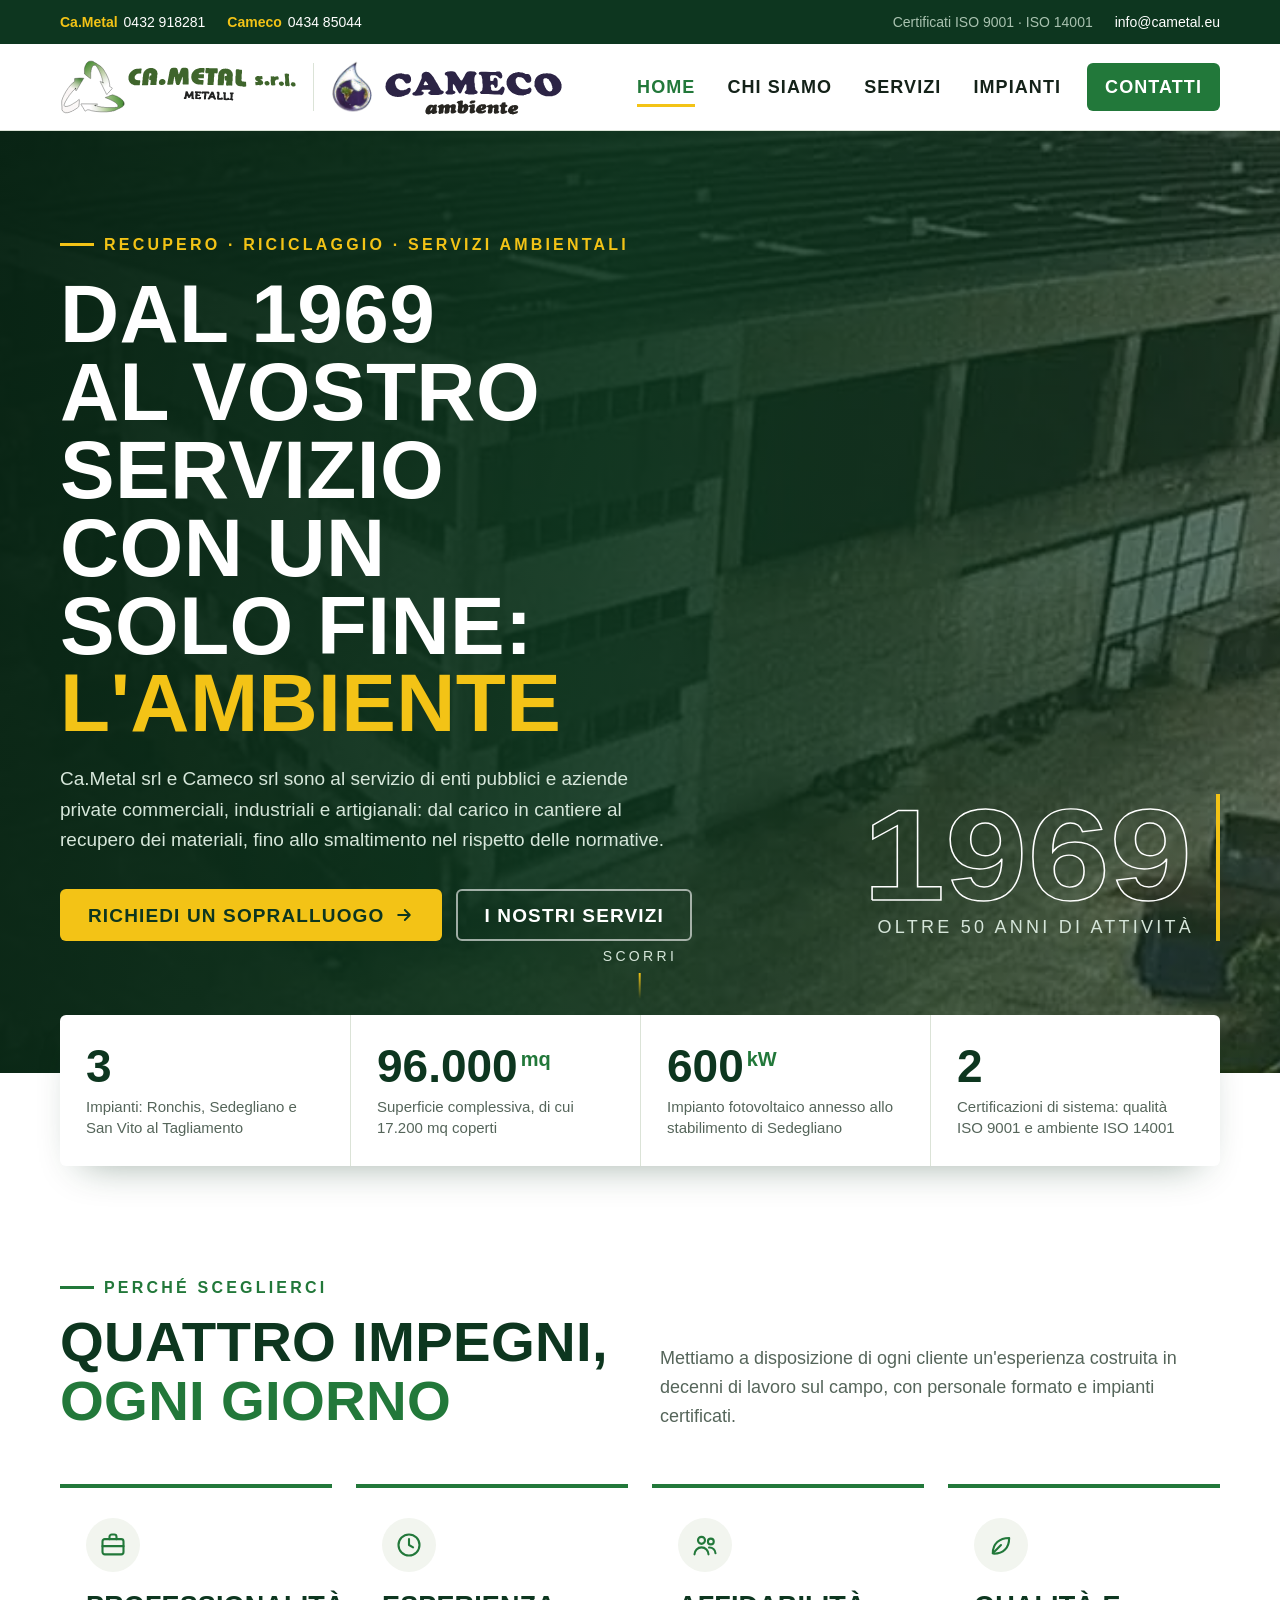
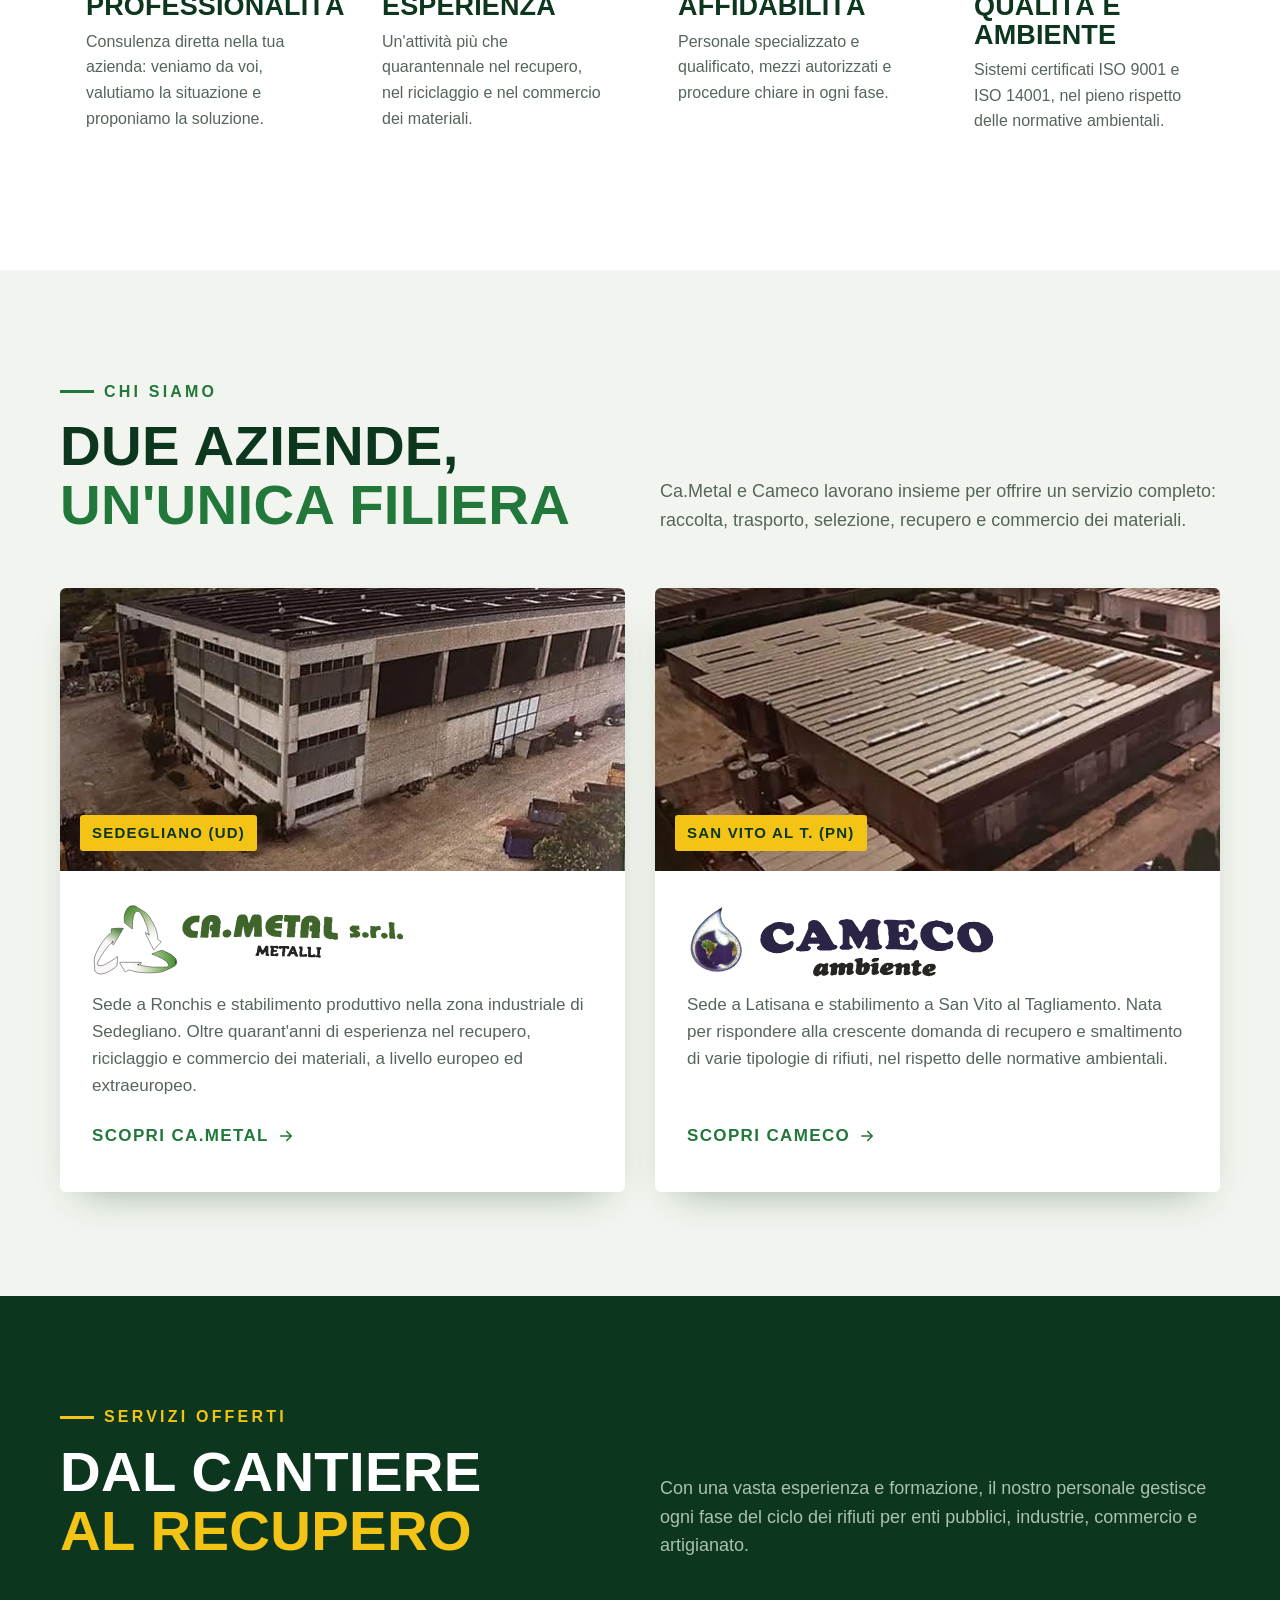
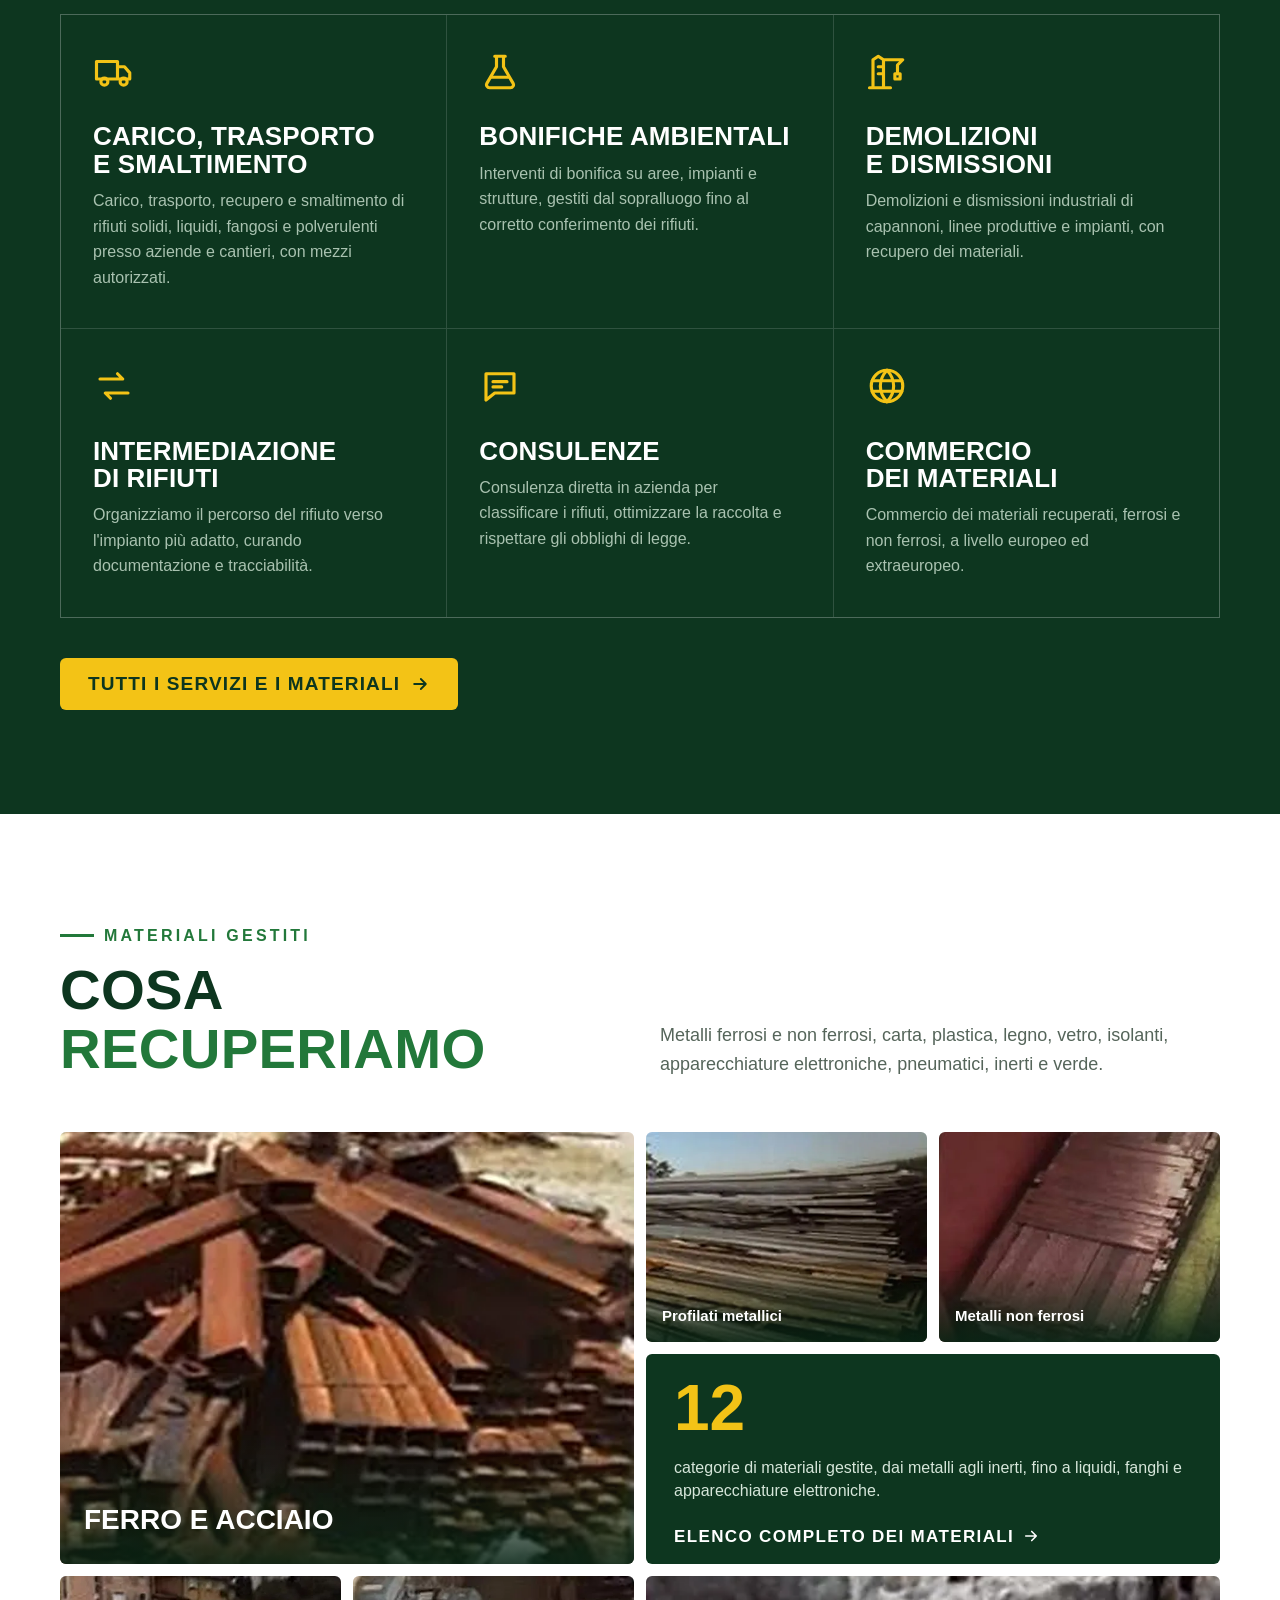
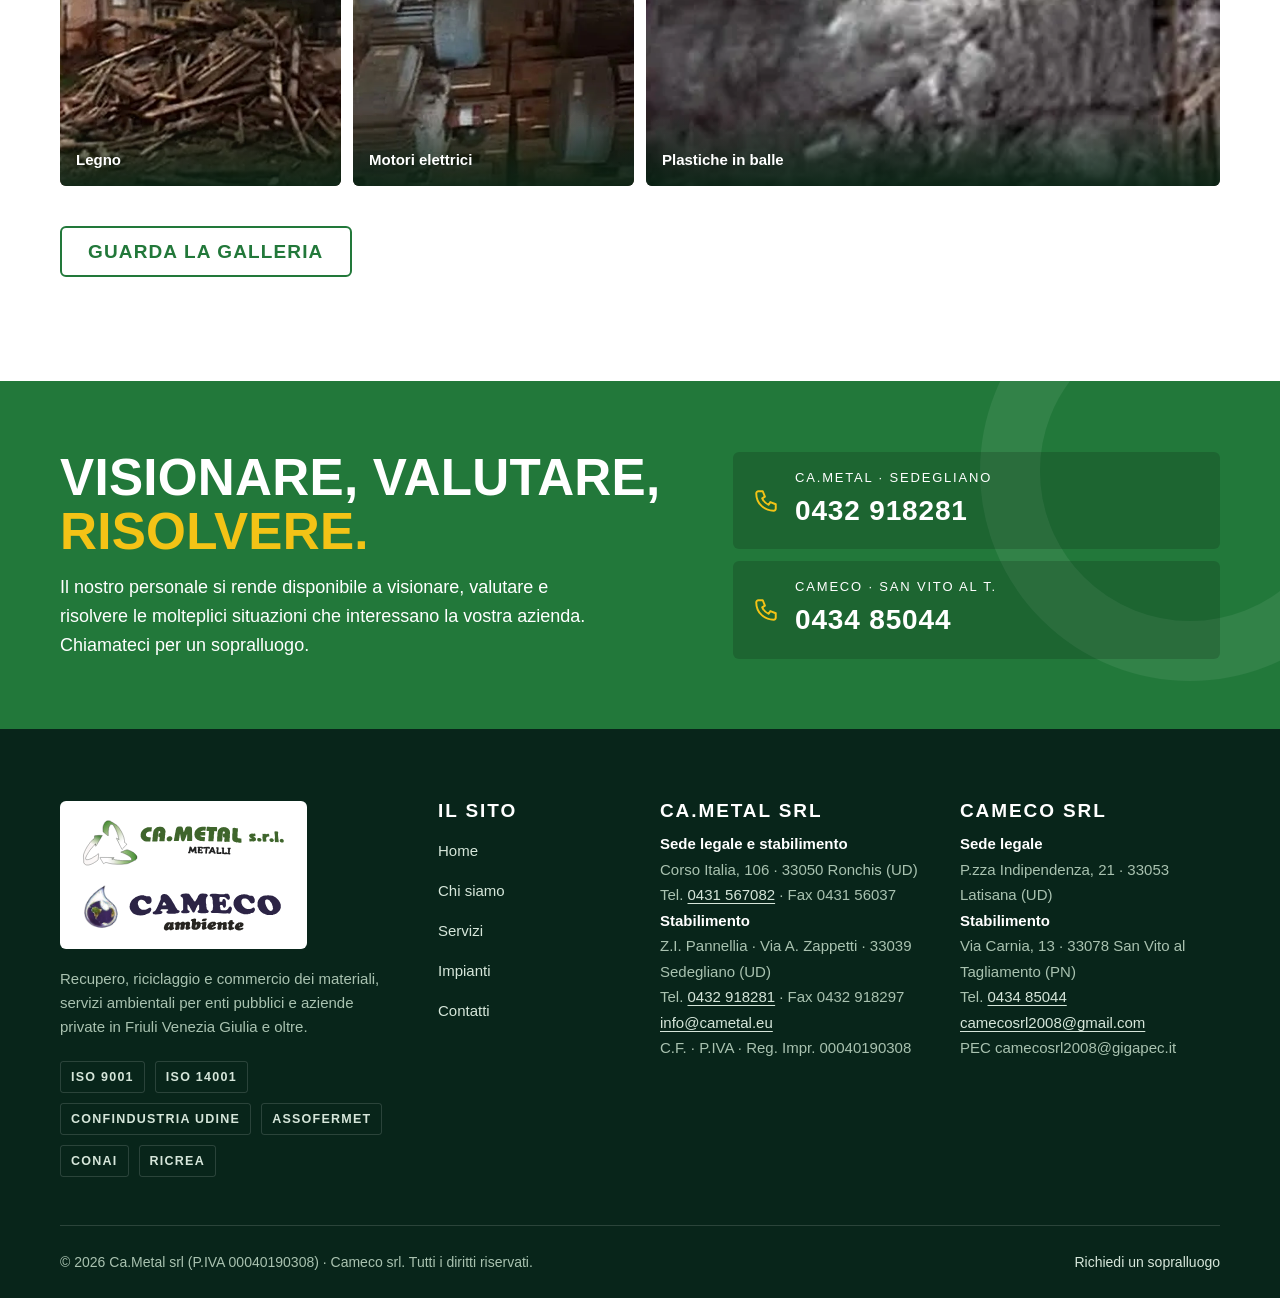
==== commit 9e5bd4fb: "Correzioni PageSpeed: contrasto, titoli, immagini, hero" ====
--- a/index.html
+++ b/index.html
@@ -101,7 +101,7 @@
     </div>
     <div class="companies">
       <article class="company reveal">
-        <div class="ph"><img width="900" height="488" src="impianto-sedegliano.webp" alt="Vista aerea dello stabilimento Ca.Metal di Sedegliano" loading="lazy"><span class="tag">Sedegliano (UD)</span></div>
+        <div class="ph"><img width="600" height="325" src="impianto-sedegliano-600.webp" srcset="impianto-sedegliano-600.webp 600w, impianto-sedegliano.webp 900w" sizes="(max-width: 920px) 92vw, 560px" alt="Vista aerea dello stabilimento Ca.Metal di Sedegliano" loading="lazy"><span class="tag">Sedegliano (UD)</span></div>
         <div class="body">
           <h3 class="logo-title"><img src="logo-cametal-h.svg" alt="Ca.Metal s.r.l. Metalli" width="685" height="162" loading="lazy"></h3>
           <p>Sede a Ronchis e stabilimento produttivo nella zona industriale di Sedegliano. Oltre quarant'anni di esperienza nel recupero, riciclaggio e commercio dei materiali, a livello europeo ed extraeuropeo.</p>
@@ -109,7 +109,7 @@
         </div>
       </article>
       <article class="company reveal">
-        <div class="ph"><img width="900" height="502" src="impianto-san-vito.webp" alt="Vista aerea dello stabilimento Cameco di San Vito al Tagliamento" loading="lazy"><span class="tag">San Vito al T. (PN)</span></div>
+        <div class="ph"><img width="600" height="335" src="impianto-san-vito-600.webp" srcset="impianto-san-vito-600.webp 600w, impianto-san-vito.webp 900w" sizes="(max-width: 920px) 92vw, 560px" alt="Vista aerea dello stabilimento Cameco di San Vito al Tagliamento" loading="lazy"><span class="tag">San Vito al T. (PN)</span></div>
         <div class="body">
           <h3 class="logo-title"><img src="logo-cameco-h.svg" alt="Cameco ambiente" width="500" height="120" loading="lazy"></h3>
           <p>Sede a Latisana e stabilimento a San Vito al Tagliamento. Nata per rispondere alla crescente domanda di recupero e smaltimento di varie tipologie di rifiuti, nel rispetto delle normative ambientali.</p>
@@ -179,7 +179,7 @@
         <div class="foot-badges"><span>ISO 9001</span><span>ISO 14001</span><span>Confindustria Udine</span><span>Assofermet</span><span>Conai</span><span>Ricrea</span></div>
       </div>
       <div>
-        <h4>Il sito</h4>
+        <h2 class="foot-h">Il sito</h2>
         <ul>
           <li><a href="index.html">Home</a></li>
           <li><a href="chi-siamo.html">Chi siamo</a></li>
@@ -189,7 +189,7 @@
         </ul>
       </div>
       <div>
-        <h4>Ca.Metal srl</h4>
+        <h2 class="foot-h">Ca.Metal srl</h2>
         <address>
           <b>Sede legale e stabilimento</b><br>Corso Italia, 106 · 33050 Ronchis (UD)<br>
           Tel. <a href="tel:+390431567082">0431 567082</a> · Fax 0431 56037<br>
@@ -200,7 +200,7 @@
         </address>
       </div>
       <div>
-        <h4>Cameco srl</h4>
+        <h2 class="foot-h">Cameco srl</h2>
         <address>
           <b>Sede legale</b><br>P.zza Indipendenza, 21 · 33053 Latisana (UD)<br>
           <b>Stabilimento</b><br>Via Carnia, 13 · 33078 San Vito al Tagliamento (PN)<br>
--- a/style.css
+++ b/style.css
@@ -18,25 +18,25 @@
   /* Text */
   --text: #142219;
   --text-secondary: #55655a;
-  --text-tertiary: #7a887e;
+  --text-tertiary: #5f6e64;
   --on-dark: #ffffff;
   --on-dark-2: #d6e6da;
   --on-dark-3: #a9c2b0;
   /* Accent */
-  --accent: #2b8a3e;
-  --accent-hover: #237533;
+  --accent: #22783a;
+  --accent-hover: #1b6330;
   --leaf: #79bd44;
   --signal: #f3c316;
   --signal-hover: #ffd83d;
   /* RGB variants */
   --dark-rgb: 13, 54, 31;
-  --accent-rgb: 43, 138, 62;
+  --accent-rgb: 34, 120, 58;
   --signal-rgb: 243, 195, 22;
   --ink-rgb: 8, 36, 20;
   --white-rgb: 255, 255, 255;
   --black-rgb: 0, 0, 0;
   /* Semantic */
-  --success: #2b8a3e;
+  --success: #22783a;
   --success-bg: #e6f3e3;
   --error: #8a1f1f;
   --error-bg: #fbeaea;
@@ -161,11 +161,11 @@
 .eyebrow::before { content: ""; width: 34px; height: 3px; background: currentColor; flex: none; }
 .eyebrow.on-light { color: var(--accent); }
 .hero h1 { font-size: clamp(44px, 6.4vw, 86px); font-weight: 800; text-transform: uppercase; margin: 18px 0 22px; line-height: .95; }
-.hero-line { display: block; animation: rise .8s var(--ease) both; }
+.hero-line { display: block; animation: lift .8s var(--ease) both; }
 .hero-line:nth-child(2) { animation-delay: .1s; }
 .hero-line:nth-child(3) { animation-delay: .2s; color: var(--signal); }
-.hero .lead { font-size: 19px; color: var(--on-dark-2); max-width: 58ch; animation: rise .8s var(--ease) .3s both; }
-.hero .actions { display: flex; gap: 14px; flex-wrap: wrap; margin-top: 34px; animation: rise .8s var(--ease) .4s both; }
+.hero .lead { font-size: 19px; color: var(--on-dark-2); max-width: 58ch; animation: lift .8s var(--ease) .3s both; }
+.hero .actions { display: flex; gap: 14px; flex-wrap: wrap; margin-top: 34px; animation: lift .8s var(--ease) .4s both; }
 .since { justify-self: end; border-right: 4px solid var(--signal); padding-right: 22px; text-align: right; }
 .since svg { width: clamp(220px, 26vw, 360px); height: auto; display: block; margin-left: auto; overflow: visible; }
 .since text { font-family: var(--display); font-weight: 800; font-size: 150px; fill: none; stroke: var(--on-dark); stroke-width: 1.6; stroke-dasharray: 700; stroke-dashoffset: 700; animation: draw 2.4s var(--ease) .35s forwards; }
@@ -178,6 +178,7 @@
 }
 .scroll-cue:hover { color: var(--signal); }
 .scroll-cue i { width: 2px; height: 26px; background: linear-gradient(var(--signal), transparent); animation: cue 1.8s ease-in-out infinite; }
+@keyframes lift { from { transform: translateY(18px); } to { transform: none; } }
 @keyframes rise { from { opacity: 0; transform: translateY(18px); } to { opacity: 1; transform: none; } }
 @keyframes draw { to { stroke-dashoffset: 0; } }
 @keyframes cue { 0%, 100% { transform: scaleY(.5); transform-origin: top; opacity: .5; } 50% { transform: scaleY(1); opacity: 1; } }
@@ -290,12 +291,12 @@
 .cta-band .wrap { position: relative; z-index: 1; padding-block: 70px; display: grid; grid-template-columns: minmax(0, 1.3fr) minmax(0, 1fr); gap: 40px; align-items: center; }
 .cta-band h2 { font-size: clamp(34px, 4vw, 52px); text-transform: uppercase; font-weight: 800; }
 .cta-band h2 span { color: var(--signal); }
-.cta-band p { color: var(--on-dark-2); margin-top: 14px; font-size: 18px; max-width: 54ch; }
+.cta-band p { color: var(--on-dark); margin-top: 14px; font-size: 18px; max-width: 54ch; }
 .cta-phones { display: grid; gap: 12px; }
 .cta-phone { display: flex; align-items: center; gap: 16px; background: rgba(var(--black-rgb), .16); padding: 16px 20px; border-radius: var(--radius); color: var(--on-dark); text-decoration: none; transition: background .2s ease, transform .2s ease; }
 .cta-phone:hover { background: rgba(var(--black-rgb), .28); transform: translateY(-2px); }
 .cta-phone svg { width: 26px; height: 26px; color: var(--signal); flex: none; }
-.cta-phone small { display: block; font-size: 13px; letter-spacing: .14em; text-transform: uppercase; color: var(--on-dark-2); }
+.cta-phone small { display: block; font-size: 13px; letter-spacing: .14em; text-transform: uppercase; color: var(--on-dark); }
 .cta-phone b { font-family: var(--display); font-size: 28px; font-weight: 700; letter-spacing: .03em; font-variant-numeric: tabular-nums; }
 
 /* ---------- Page hero ---------- */
@@ -305,8 +306,8 @@
 .crumbs { font-size: 14px; color: var(--on-dark-3); margin-bottom: 14px; }
 .crumbs a { color: var(--on-dark); text-decoration: none; transition: color .2s; }
 .crumbs a:hover { color: var(--signal); }
-.page-hero h1 { font-size: clamp(46px, 6vw, 80px); font-weight: 800; text-transform: uppercase; line-height: .95; animation: rise .8s var(--ease) both; }
-.page-hero p { margin-top: 18px; color: var(--on-dark-2); font-size: 19px; max-width: 62ch; animation: rise .8s var(--ease) .12s both; }
+.page-hero h1 { font-size: clamp(46px, 6vw, 80px); font-weight: 800; text-transform: uppercase; line-height: .95; animation: lift .8s var(--ease) both; }
+.page-hero p { margin-top: 18px; color: var(--on-dark-2); font-size: 19px; max-width: 62ch; animation: lift .8s var(--ease) .12s both; }
 
 /* ---------- Split ---------- */
 .split { display: grid; grid-template-columns: minmax(0, 1fr) minmax(0, 1fr); gap: 64px; align-items: center; }
@@ -482,7 +483,7 @@
 .footer { background: var(--dark-3); color: var(--on-dark-3); font-size: 15px; }
 .footer .wrap { padding-block: 72px 0; }
 .foot-grid { display: grid; grid-template-columns: minmax(0, 1.3fr) minmax(0, .7fr) minmax(0, 1fr) minmax(0, 1fr); gap: 40px; }
-.footer h4 { font-size: 19px; text-transform: uppercase; letter-spacing: .1em; color: var(--on-dark); margin-bottom: 10px; }
+.footer h4, .footer .foot-h { font-size: 19px; text-transform: uppercase; letter-spacing: .1em; color: var(--on-dark); margin-bottom: 10px; }
 .footer p { margin-top: 18px; max-width: 40ch; }
 .footer ul { list-style: none; margin: 0; padding: 0; }
 .footer ul a { display: inline-flex; align-items: center; min-height: 40px; }
@@ -490,7 +491,7 @@
 .footer a:hover { color: var(--signal); }
 .footer address { font-style: normal; line-height: 1.7; }
 .footer address b { color: var(--on-dark); font-weight: 600; }
-.footer address a { padding-block: 10px; }
+.footer address a { padding-block: 10px; text-decoration: underline; text-underline-offset: 3px; text-decoration-thickness: 1px; }
 .foot-badges { display: flex; gap: 10px; flex-wrap: wrap; margin-top: 22px; }
 .foot-badges span { border: 1px solid var(--border-on-dark); padding: 5px 10px; border-radius: 3px; font-size: 12.5px; letter-spacing: .1em; text-transform: uppercase; color: var(--on-dark-2); font-weight: 600; }
 .foot-bottom { margin-top: 48px; border-top: 1px solid var(--border-on-dark); padding-block: 14px; display: flex; justify-content: space-between; align-items: center; gap: 16px; flex-wrap: wrap; font-size: 14px; }
